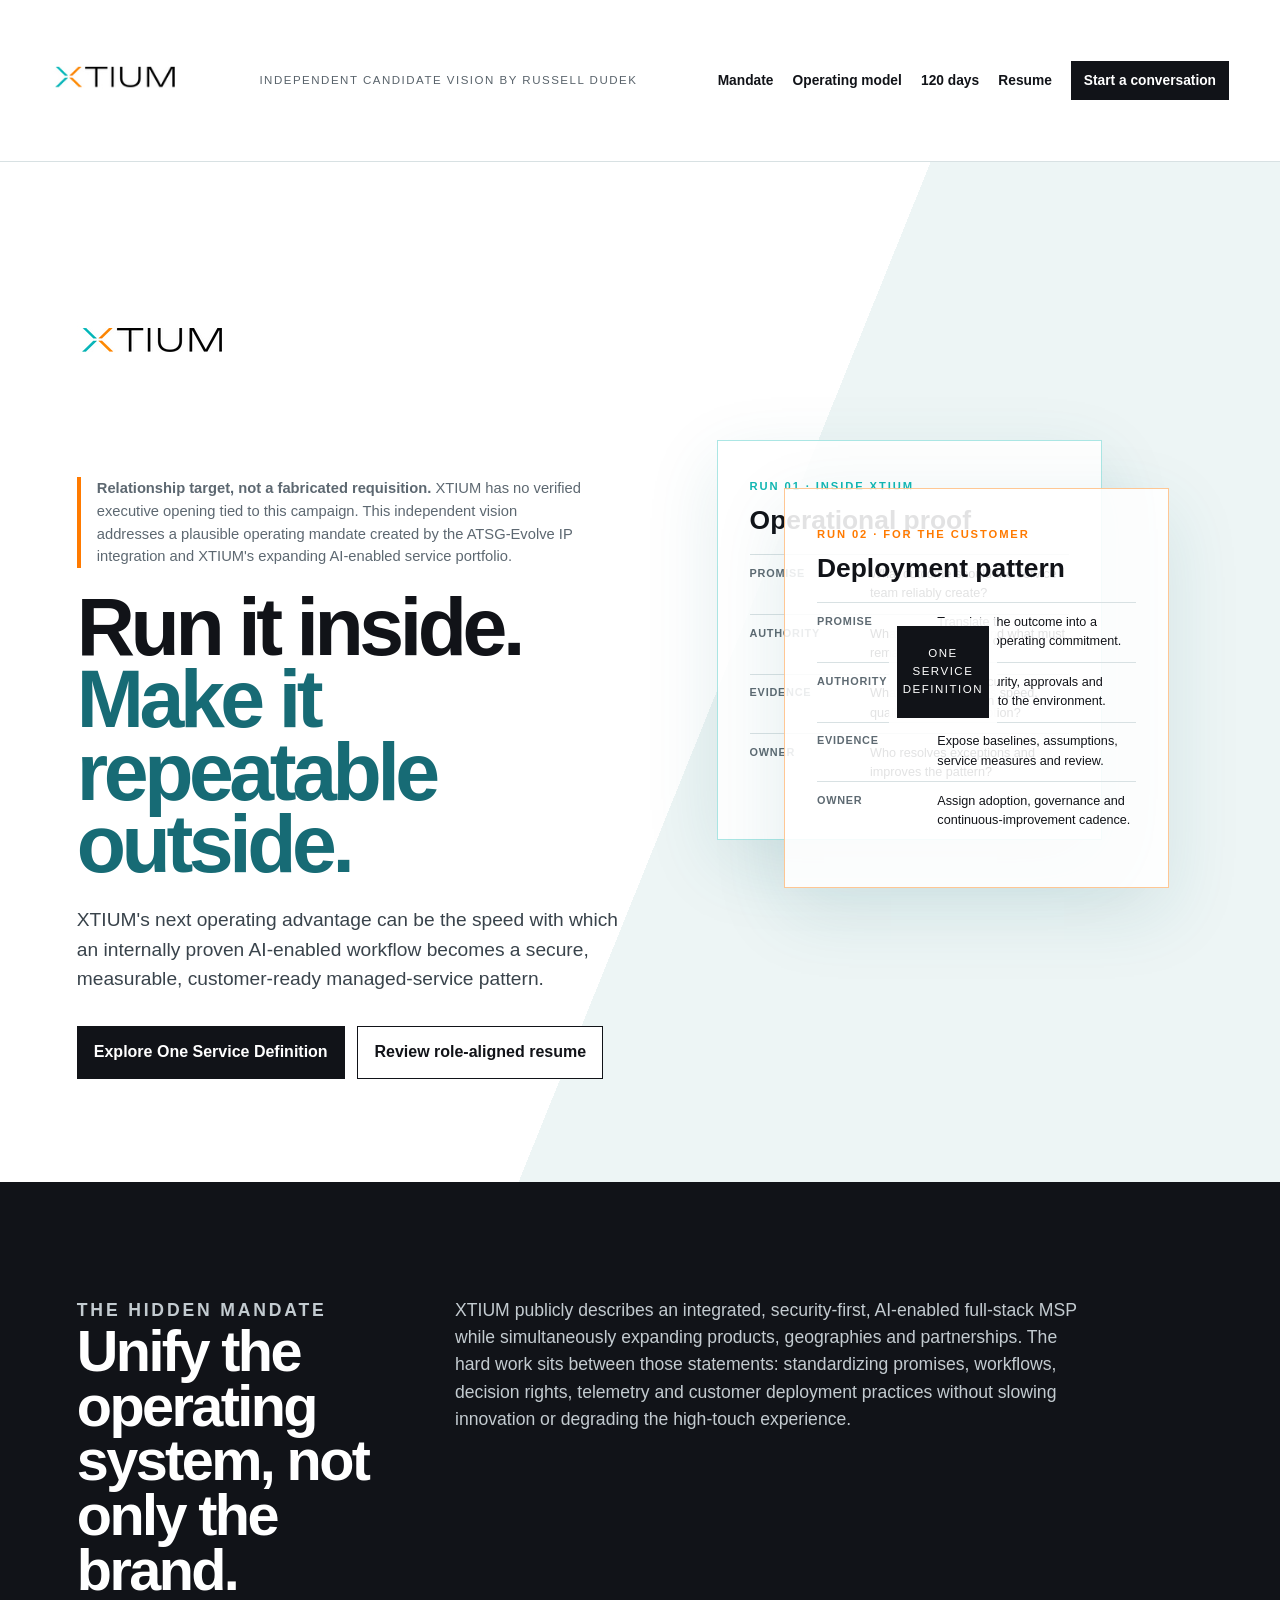
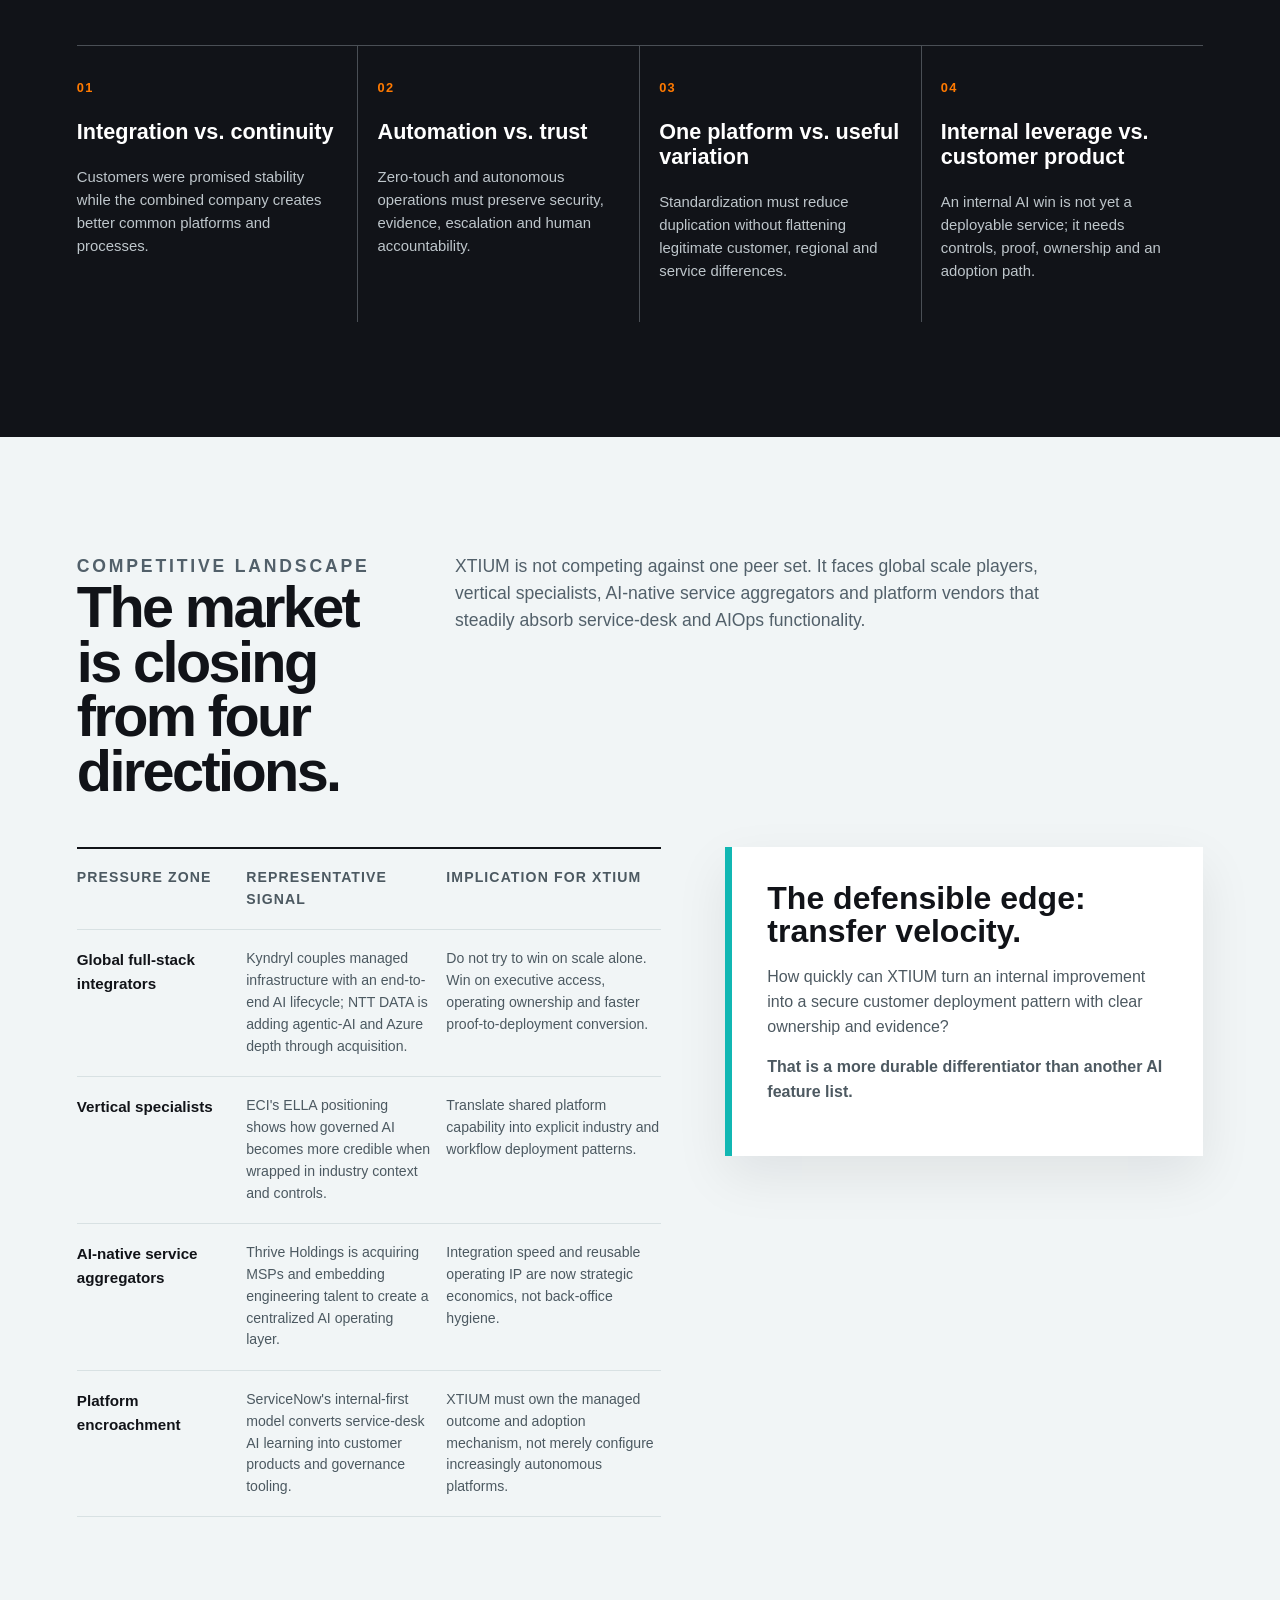
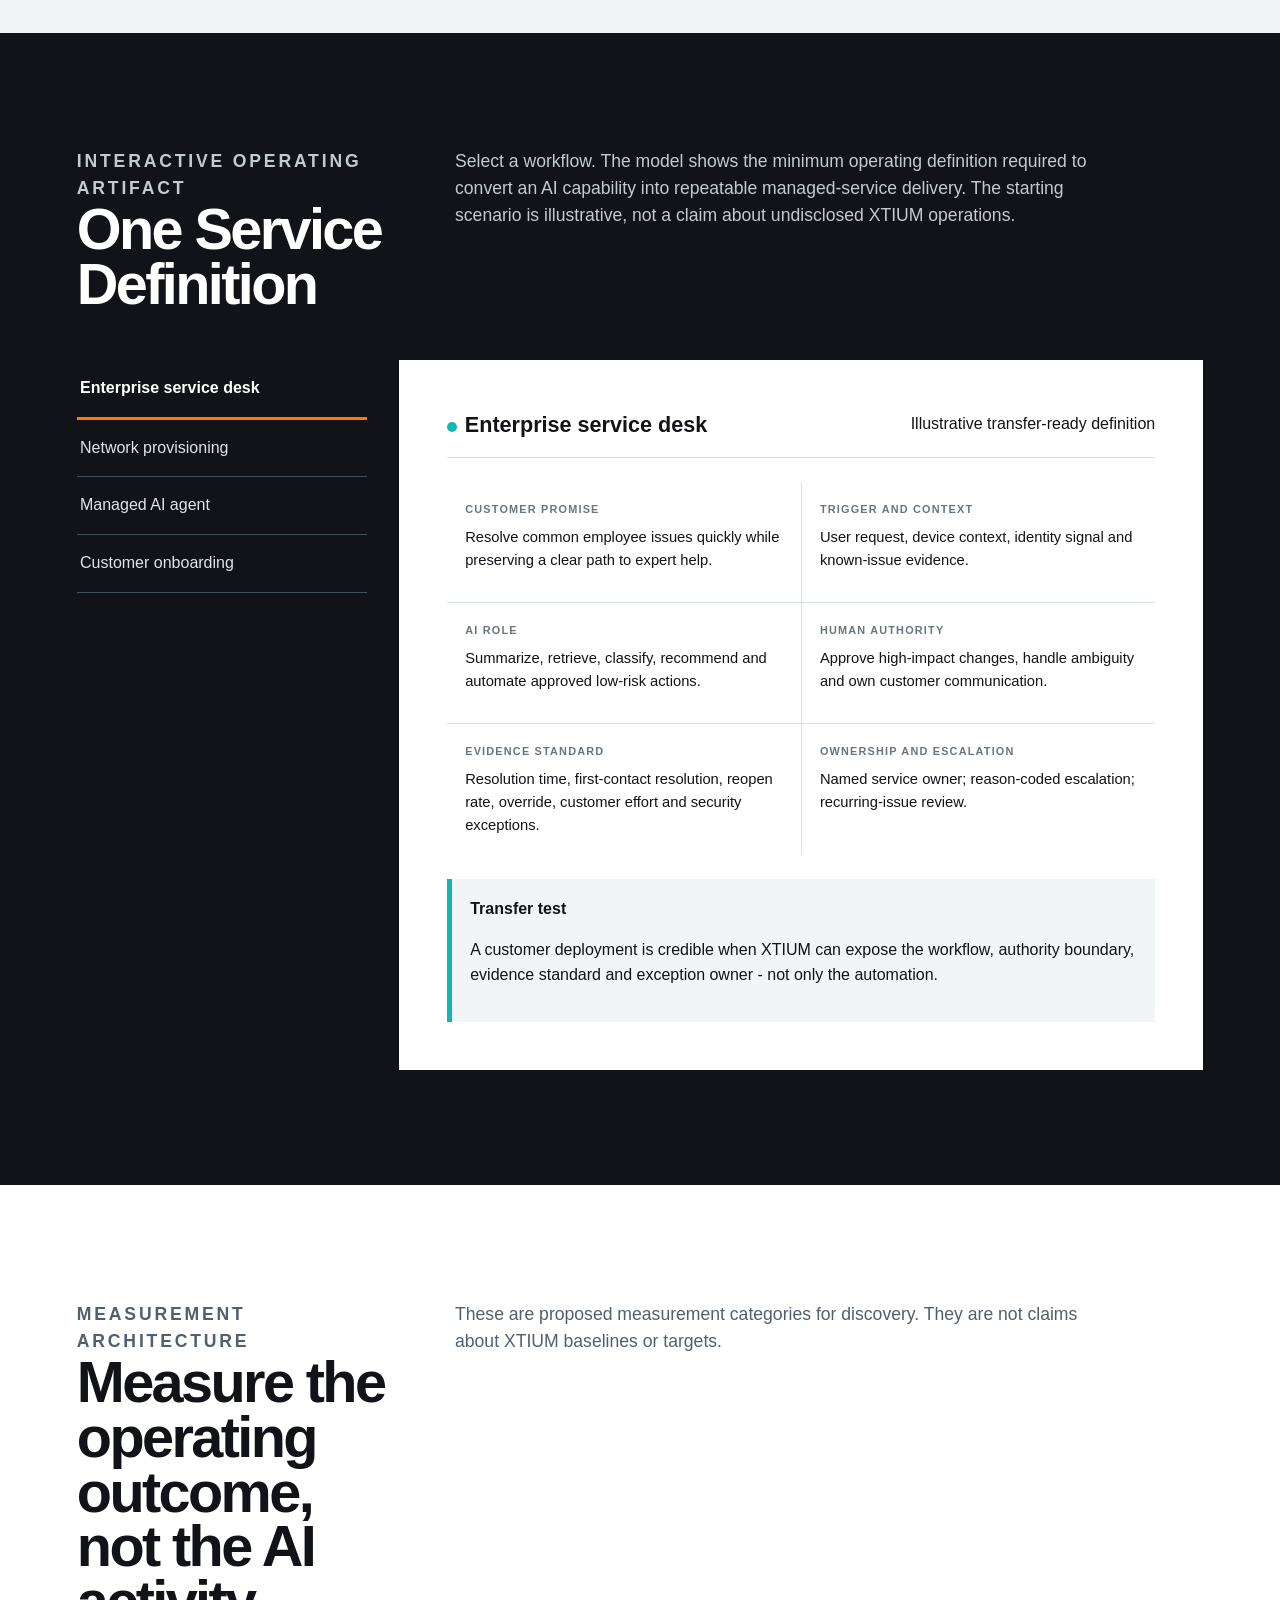
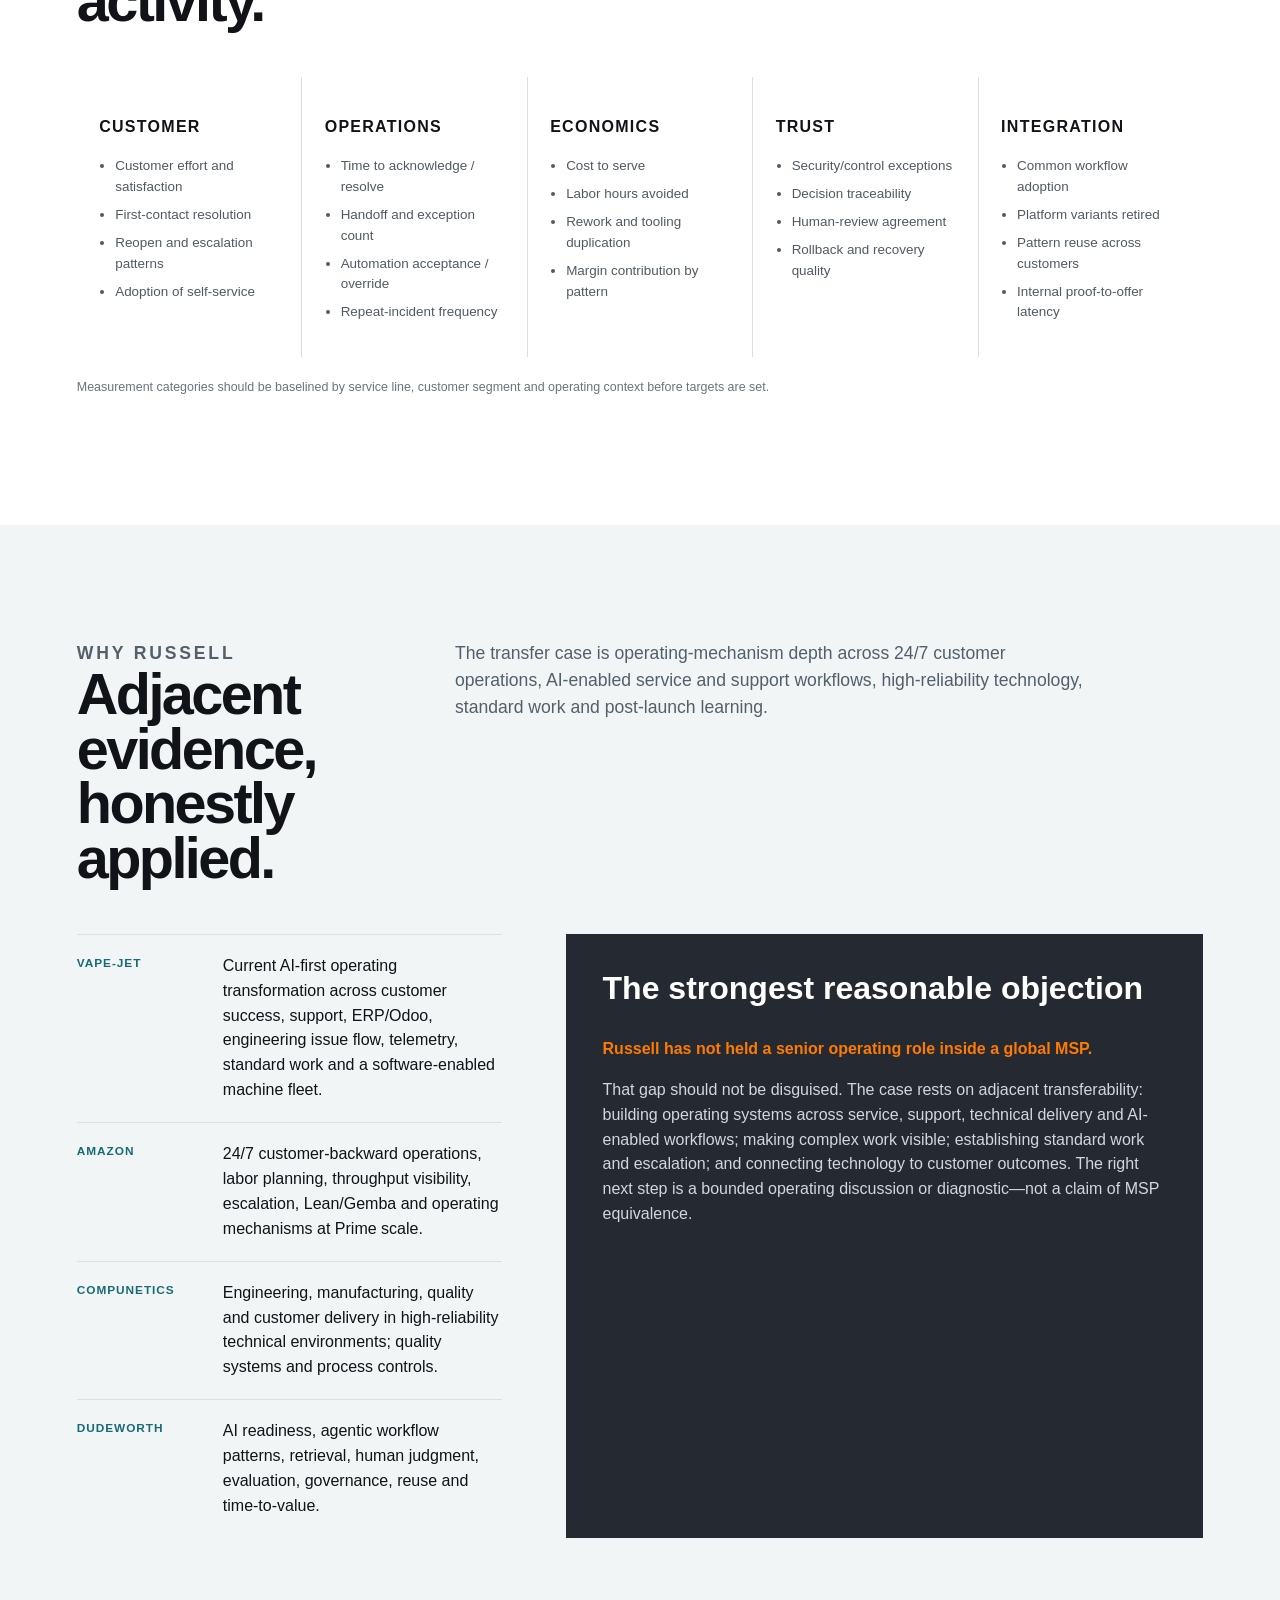
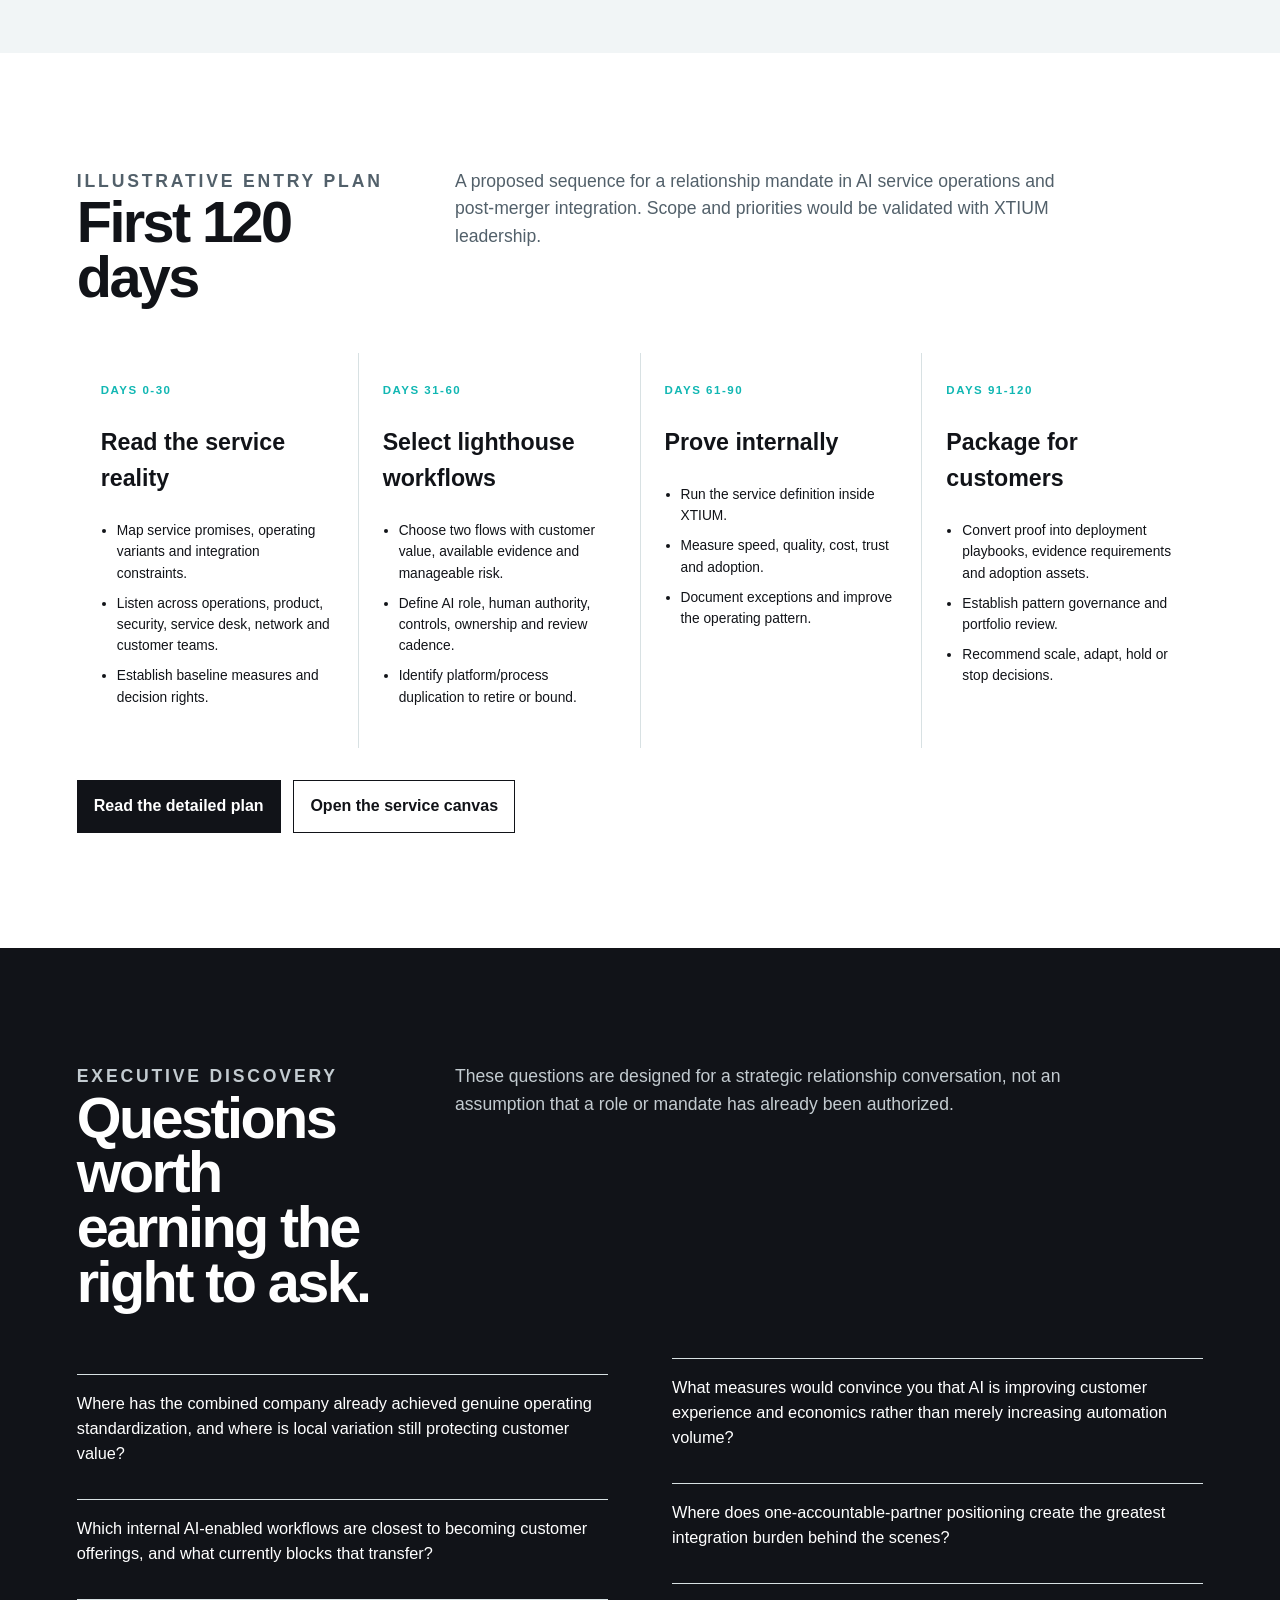
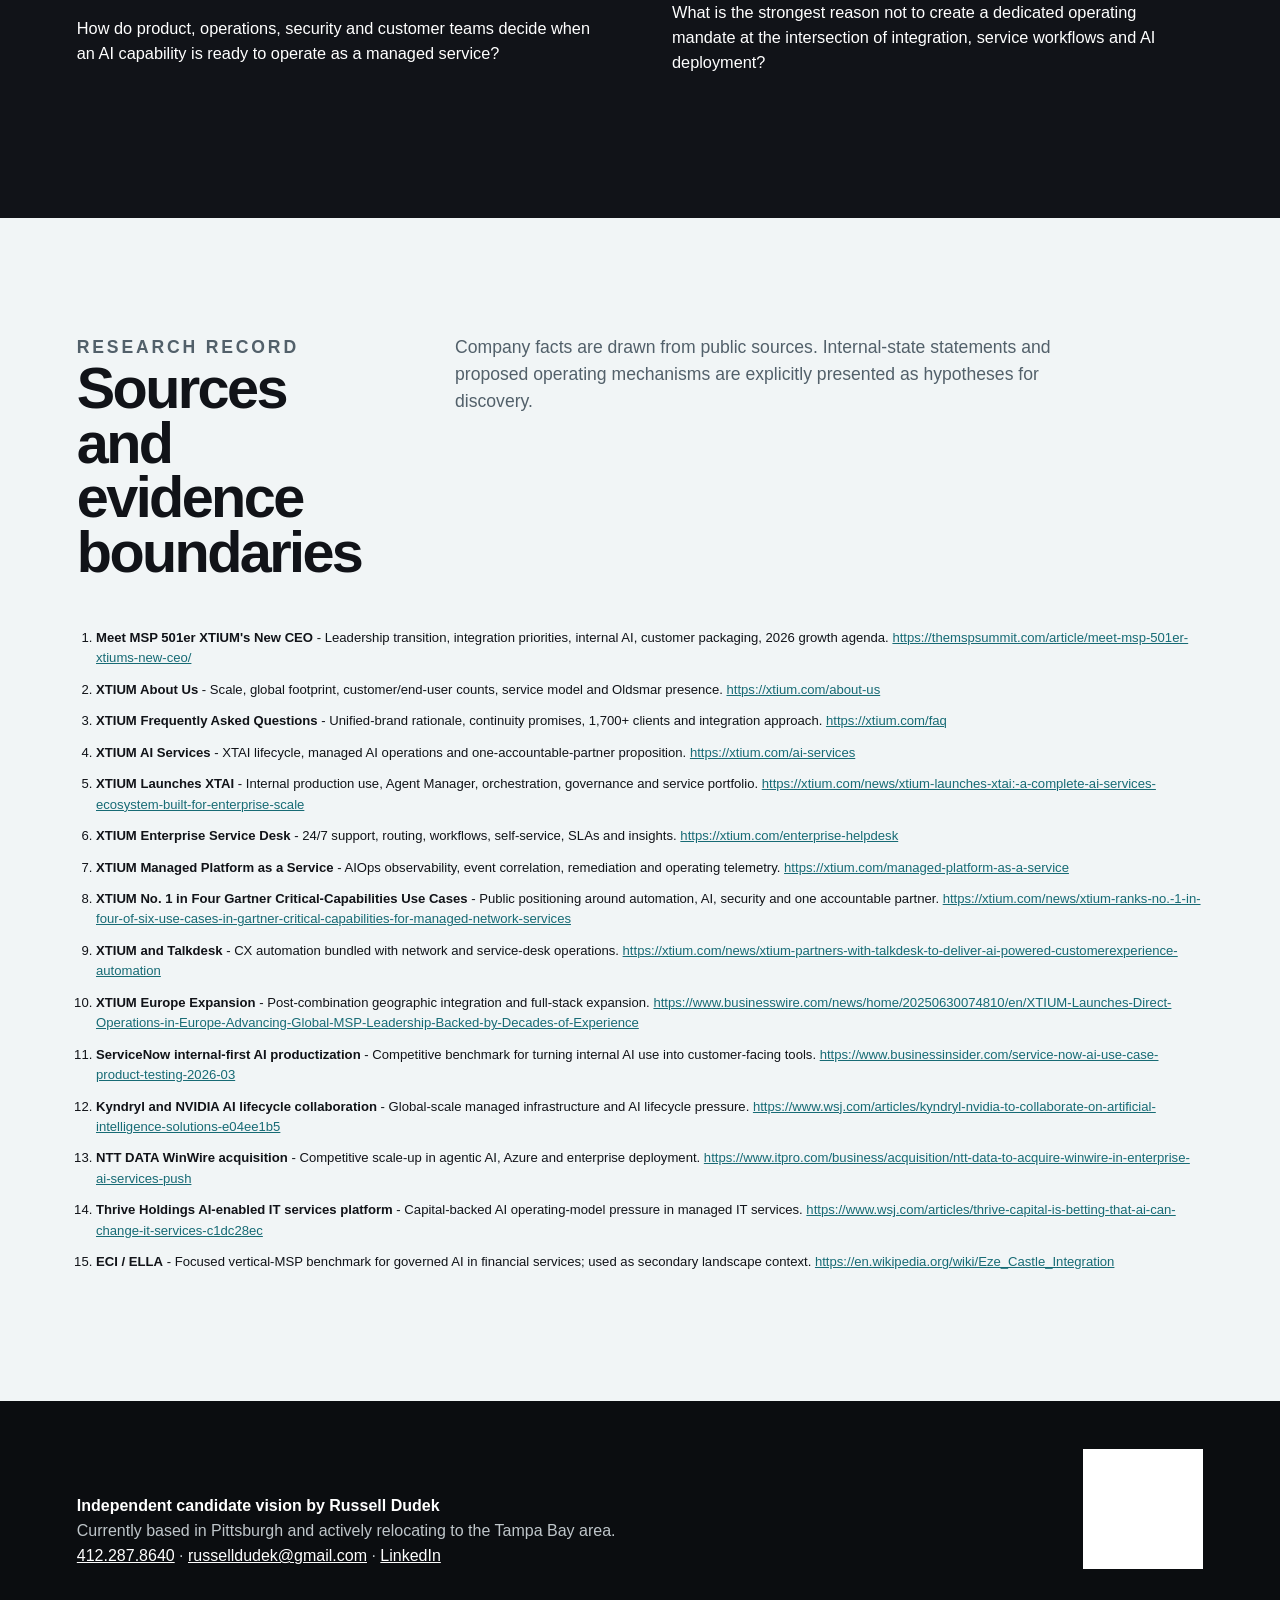
==== index.html @ 4c73a02e "Publish complete XTIUM candidate vision [skip ci]" ====
<!doctype html><html lang="en"><head><meta charset="utf-8"><meta name="viewport" content="width=device-width,initial-scale=1"><title>XTIUM - AI Service Operations Candidate Vision</title><meta name="description" content="Independent candidate vision for AI-enabled managed-service integration and repeatable customer deployment at XTIUM."><link rel="stylesheet" href="styles.css"></head><body><a class="skip" href="#main">Skip to content</a><nav class="site-nav" aria-label="Primary"><a href="index.html"><img src="assets/brand/xtium-logo.svg" alt="XTIUM"></a><span class="independent">Independent candidate vision by Russell Dudek</span><button class="menu" aria-expanded="false" aria-controls="navlinks">Menu</button><div class="nav-links" id="navlinks"><a href="index.html#mandate">Mandate</a><a href="index.html#model">Operating model</a><a href="120-day-plan.html">120 days</a><a href="resume.html">Resume</a><a class="cta" href="mailto:russelldudek@gmail.com">Start a conversation</a></div></nav><main id="main">
<section class="hero" aria-labelledby="hero-title"><div><img src="assets/brand/xtium-logo.svg" alt="XTIUM" style="width:150px;margin-bottom:2rem"><p class="context"><strong>Relationship target, not a fabricated requisition.</strong> XTIUM has no verified executive opening tied to this campaign. This independent vision addresses a plausible operating mandate created by the ATSG-Evolve IP integration and XTIUM's expanding AI-enabled service portfolio.</p><h1 id="hero-title">Run it inside.<span>Make it repeatable outside.</span></h1><p class="lead">XTIUM's next operating advantage can be the speed with which an internally proven AI-enabled workflow becomes a secure, measurable, customer-ready managed-service pattern.</p><div class="hero-actions"><a class="button primary" href="#model">Explore One Service Definition</a><a class="button secondary" href="resume.html">Review role-aligned resume</a></div></div>
<div class="register ready" id="registration" aria-label="Two aligned operating plates: internal XTIUM run and customer deployment run"><article class="plate left"><span class="plate-label">Run 01 · Inside XTIUM</span><h2>Operational proof</h2><div class="spec-list"><div class="spec-row"><b>Promise</b><span>What outcome should the service team reliably create?</span></div><div class="spec-row"><b>Authority</b><span>What can AI act on, and what must remain human?</span></div><div class="spec-row"><b>Evidence</b><span>What telemetry proves speed, quality, trust and adoption?</span></div><div class="spec-row"><b>Owner</b><span>Who resolves exceptions and improves the pattern?</span></div></div></article><article class="plate right"><span class="plate-label">Run 02 · For the customer</span><h2>Deployment pattern</h2><div class="spec-list"><div class="spec-row"><b>Promise</b><span>Translate the outcome into a customer operating commitment.</span></div><div class="spec-row"><b>Authority</b><span>Adapt security, approvals and escalation to the environment.</span></div><div class="spec-row"><b>Evidence</b><span>Expose baselines, assumptions, service measures and review.</span></div><div class="spec-row"><b>Owner</b><span>Assign adoption, governance and continuous-improvement cadence.</span></div></div></article><div class="registration-mark"><span>One service definition</span></div></div></section>
<section class="band dark" id="mandate"><div class="section-head"><div><p class="kicker orange">The hidden mandate</p><h2>Unify the operating system, not only the brand.</h2></div><p>XTIUM publicly describes an integrated, security-first, AI-enabled full-stack MSP while simultaneously expanding products, geographies and partnerships. The hard work sits between those statements: standardizing promises, workflows, decision rights, telemetry and customer deployment practices without slowing innovation or degrading the high-touch experience.</p></div><div class="tensions"><article class="tension"><strong>01</strong><h3>Integration vs. continuity</h3><p>Customers were promised stability while the combined company creates better common platforms and processes.</p></article><article class="tension"><strong>02</strong><h3>Automation vs. trust</h3><p>Zero-touch and autonomous operations must preserve security, evidence, escalation and human accountability.</p></article><article class="tension"><strong>03</strong><h3>One platform vs. useful variation</h3><p>Standardization must reduce duplication without flattening legitimate customer, regional and service differences.</p></article><article class="tension"><strong>04</strong><h3>Internal leverage vs. customer product</h3><p>An internal AI win is not yet a deployable service; it needs controls, proof, ownership and an adoption path.</p></article></div></section>
<section class="band mist" id="landscape"><div class="section-head"><div><p class="kicker">Competitive landscape</p><h2>The market is closing from four directions.</h2></div><p>XTIUM is not competing against one peer set. It faces global scale players, vertical specialists, AI-native service aggregators and platform vendors that steadily absorb service-desk and AIOps functionality.</p></div><div class="landscape"><div class="landscape-table"><div class="landscape-row head"><span>Pressure zone</span><span>Representative signal</span><span>Implication for XTIUM</span></div><div class="landscape-row"><b>Global full-stack integrators</b><span>Kyndryl couples managed infrastructure with an end-to-end AI lifecycle; NTT DATA is adding agentic-AI and Azure depth through acquisition.</span><span>Do not try to win on scale alone. Win on executive access, operating ownership and faster proof-to-deployment conversion.</span></div><div class="landscape-row"><b>Vertical specialists</b><span>ECI's ELLA positioning shows how governed AI becomes more credible when wrapped in industry context and controls.</span><span>Translate shared platform capability into explicit industry and workflow deployment patterns.</span></div><div class="landscape-row"><b>AI-native service aggregators</b><span>Thrive Holdings is acquiring MSPs and embedding engineering talent to create a centralized AI operating layer.</span><span>Integration speed and reusable operating IP are now strategic economics, not back-office hygiene.</span></div><div class="landscape-row"><b>Platform encroachment</b><span>ServiceNow's internal-first model converts service-desk AI learning into customer products and governance tooling.</span><span>XTIUM must own the managed outcome and adoption mechanism, not merely configure increasingly autonomous platforms.</span></div></div><aside class="edge-callout"><h3>The defensible edge: transfer velocity.</h3><p>How quickly can XTIUM turn an internal improvement into a secure customer deployment pattern with clear ownership and evidence?</p><p><strong>That is a more durable differentiator than another AI feature list.</strong></p></aside></div></section>
<section class="band dark" id="model"><div class="section-head"><div><p class="kicker orange">Interactive operating artifact</p><h2>One Service Definition</h2></div><p>Select a workflow. The model shows the minimum operating definition required to convert an AI capability into repeatable managed-service delivery. The starting scenario is illustrative, not a claim about undisclosed XTIUM operations.</p></div><div class="model-shell"><div class="scenario-rail" role="tablist" aria-label="Illustrative service scenarios"><button class="scenario" role="tab" aria-selected="true" data-scenario="desk">Enterprise service desk</button><button class="scenario" role="tab" aria-selected="false" data-scenario="network">Network provisioning</button><button class="scenario" role="tab" aria-selected="false" data-scenario="agent">Managed AI agent</button><button class="scenario" role="tab" aria-selected="false" data-scenario="onboarding">Customer onboarding</button></div><div class="model-output ready" id="model-output" aria-live="polite"><div class="model-status"><div><span class="status-dot"></span><strong id="scenario-title">Enterprise service desk</strong></div><span id="scenario-state">Illustrative transfer-ready definition</span></div><div class="definition-grid" id="definition-grid"></div><div class="transfer-readout"><strong>Transfer test</strong><p id="transfer-test"></p></div></div></div></section>
<section class="band" id="scorecard"><div class="section-head"><div><p class="kicker">Measurement architecture</p><h2>Measure the operating outcome, not the AI activity.</h2></div><p>These are proposed measurement categories for discovery. They are not claims about XTIUM baselines or targets.</p></div><div class="scorecard"><article class="score"><h3>Customer</h3><ul><li>Customer effort and satisfaction</li><li>First-contact resolution</li><li>Reopen and escalation patterns</li><li>Adoption of self-service</li></ul></article><article class="score"><h3>Operations</h3><ul><li>Time to acknowledge / resolve</li><li>Handoff and exception count</li><li>Automation acceptance / override</li><li>Repeat-incident frequency</li></ul></article><article class="score"><h3>Economics</h3><ul><li>Cost to serve</li><li>Labor hours avoided</li><li>Rework and tooling duplication</li><li>Margin contribution by pattern</li></ul></article><article class="score"><h3>Trust</h3><ul><li>Security/control exceptions</li><li>Decision traceability</li><li>Human-review agreement</li><li>Rollback and recovery quality</li></ul></article><article class="score"><h3>Integration</h3><ul><li>Common workflow adoption</li><li>Platform variants retired</li><li>Pattern reuse across customers</li><li>Internal proof-to-offer latency</li></ul></article></div><p class="note">Measurement categories should be baselined by service line, customer segment and operating context before targets are set.</p></section>
<section class="band mist" id="evidence"><div class="section-head"><div><p class="kicker">Why Russell</p><h2>Adjacent evidence, honestly applied.</h2></div><p>The transfer case is operating-mechanism depth across 24/7 customer operations, AI-enabled service and support workflows, high-reliability technology, standard work and post-launch learning.</p></div><div class="evidence"><div class="evidence-map"><div class="evidence-row"><b>Vape-Jet</b><p>Current AI-first operating transformation across customer success, support, ERP/Odoo, engineering issue flow, telemetry, standard work and a software-enabled machine fleet.</p></div><div class="evidence-row"><b>Amazon</b><p>24/7 customer-backward operations, labor planning, throughput visibility, escalation, Lean/Gemba and operating mechanisms at Prime scale.</p></div><div class="evidence-row"><b>Compunetics</b><p>Engineering, manufacturing, quality and customer delivery in high-reliability technical environments; quality systems and process controls.</p></div><div class="evidence-row"><b>DudeWorth</b><p>AI readiness, agentic workflow patterns, retrieval, human judgment, evaluation, governance, reuse and time-to-value.</p></div></div><aside class="objection"><h3>The strongest reasonable objection</h3><p><strong>Russell has not held a senior operating role inside a global MSP.</strong></p><p>That gap should not be disguised. The case rests on adjacent transferability: building operating systems across service, support, technical delivery and AI-enabled workflows; making complex work visible; establishing standard work and escalation; and connecting technology to customer outcomes. The right next step is a bounded operating discussion or diagnostic—not a claim of MSP equivalence.</p></aside></div></section>
<section class="band" id="plan"><div class="section-head"><div><p class="kicker">Illustrative entry plan</p><h2>First 120 days</h2></div><p>A proposed sequence for a relationship mandate in AI service operations and post-merger integration. Scope and priorities would be validated with XTIUM leadership.</p></div><div class="timeline"><article class="phase"><span class="days">Days 0-30</span><h3>Read the service reality</h3><ul><li>Map service promises, operating variants and integration constraints.</li><li>Listen across operations, product, security, service desk, network and customer teams.</li><li>Establish baseline measures and decision rights.</li></ul></article><article class="phase"><span class="days">Days 31-60</span><h3>Select lighthouse workflows</h3><ul><li>Choose two flows with customer value, available evidence and manageable risk.</li><li>Define AI role, human authority, controls, ownership and review cadence.</li><li>Identify platform/process duplication to retire or bound.</li></ul></article><article class="phase"><span class="days">Days 61-90</span><h3>Prove internally</h3><ul><li>Run the service definition inside XTIUM.</li><li>Measure speed, quality, cost, trust and adoption.</li><li>Document exceptions and improve the operating pattern.</li></ul></article><article class="phase"><span class="days">Days 91-120</span><h3>Package for customers</h3><ul><li>Convert proof into deployment playbooks, evidence requirements and adoption assets.</li><li>Establish pattern governance and portfolio review.</li><li>Recommend scale, adapt, hold or stop decisions.</li></ul></article></div><div class="hero-actions"><a class="button primary" href="120-day-plan.html">Read the detailed plan</a><a class="button secondary" href="service-definition-canvas.html">Open the service canvas</a></div></section>
<section class="band dark" id="questions"><div class="section-head"><div><p class="kicker orange">Executive discovery</p><h2>Questions worth earning the right to ask.</h2></div><p>These questions are designed for a strategic relationship conversation, not an assumption that a role or mandate has already been authorized.</p></div><div class="questions"><p class="question">Where has the combined company already achieved genuine operating standardization, and where is local variation still protecting customer value?</p><p class="question">Which internal AI-enabled workflows are closest to becoming customer offerings, and what currently blocks that transfer?</p><p class="question">How do product, operations, security and customer teams decide when an AI capability is ready to operate as a managed service?</p><p class="question">What measures would convince you that AI is improving customer experience and economics rather than merely increasing automation volume?</p><p class="question">Where does one-accountable-partner positioning create the greatest integration burden behind the scenes?</p><p class="question">What is the strongest reason not to create a dedicated operating mandate at the intersection of integration, service workflows and AI deployment?</p></div></section>
<section class="band mist sources" id="sources"><div class="section-head"><div><p class="kicker">Research record</p><h2>Sources and evidence boundaries</h2></div><p>Company facts are drawn from public sources. Internal-state statements and proposed operating mechanisms are explicitly presented as hypotheses for discovery.</p></div><ol><li><strong>Meet MSP 501er XTIUM&#x27;s New CEO</strong> - Leadership transition, integration priorities, internal AI, customer packaging, 2026 growth agenda. <a href="https://themspsummit.com/article/meet-msp-501er-xtiums-new-ceo/">https://themspsummit.com/article/meet-msp-501er-xtiums-new-ceo/</a></li><li><strong>XTIUM About Us</strong> - Scale, global footprint, customer/end-user counts, service model and Oldsmar presence. <a href="https://xtium.com/about-us">https://xtium.com/about-us</a></li><li><strong>XTIUM Frequently Asked Questions</strong> - Unified-brand rationale, continuity promises, 1,700+ clients and integration approach. <a href="https://xtium.com/faq">https://xtium.com/faq</a></li><li><strong>XTIUM AI Services</strong> - XTAI lifecycle, managed AI operations and one-accountable-partner proposition. <a href="https://xtium.com/ai-services">https://xtium.com/ai-services</a></li><li><strong>XTIUM Launches XTAI</strong> - Internal production use, Agent Manager, orchestration, governance and service portfolio. <a href="https://xtium.com/news/xtium-launches-xtai:-a-complete-ai-services-ecosystem-built-for-enterprise-scale">https://xtium.com/news/xtium-launches-xtai:-a-complete-ai-services-ecosystem-built-for-enterprise-scale</a></li><li><strong>XTIUM Enterprise Service Desk</strong> - 24/7 support, routing, workflows, self-service, SLAs and insights. <a href="https://xtium.com/enterprise-helpdesk">https://xtium.com/enterprise-helpdesk</a></li><li><strong>XTIUM Managed Platform as a Service</strong> - AIOps observability, event correlation, remediation and operating telemetry. <a href="https://xtium.com/managed-platform-as-a-service">https://xtium.com/managed-platform-as-a-service</a></li><li><strong>XTIUM No. 1 in Four Gartner Critical-Capabilities Use Cases</strong> - Public positioning around automation, AI, security and one accountable partner. <a href="https://xtium.com/news/xtium-ranks-no.-1-in-four-of-six-use-cases-in-gartner-critical-capabilities-for-managed-network-services">https://xtium.com/news/xtium-ranks-no.-1-in-four-of-six-use-cases-in-gartner-critical-capabilities-for-managed-network-services</a></li><li><strong>XTIUM and Talkdesk</strong> - CX automation bundled with network and service-desk operations. <a href="https://xtium.com/news/xtium-partners-with-talkdesk-to-deliver-ai-powered-customerexperience-automation">https://xtium.com/news/xtium-partners-with-talkdesk-to-deliver-ai-powered-customerexperience-automation</a></li><li><strong>XTIUM Europe Expansion</strong> - Post-combination geographic integration and full-stack expansion. <a href="https://www.businesswire.com/news/home/20250630074810/en/XTIUM-Launches-Direct-Operations-in-Europe-Advancing-Global-MSP-Leadership-Backed-by-Decades-of-Experience">https://www.businesswire.com/news/home/20250630074810/en/XTIUM-Launches-Direct-Operations-in-Europe-Advancing-Global-MSP-Leadership-Backed-by-Decades-of-Experience</a></li><li><strong>ServiceNow internal-first AI productization</strong> - Competitive benchmark for turning internal AI use into customer-facing tools. <a href="https://www.businessinsider.com/service-now-ai-use-case-product-testing-2026-03">https://www.businessinsider.com/service-now-ai-use-case-product-testing-2026-03</a></li><li><strong>Kyndryl and NVIDIA AI lifecycle collaboration</strong> - Global-scale managed infrastructure and AI lifecycle pressure. <a href="https://www.wsj.com/articles/kyndryl-nvidia-to-collaborate-on-artificial-intelligence-solutions-e04ee1b5">https://www.wsj.com/articles/kyndryl-nvidia-to-collaborate-on-artificial-intelligence-solutions-e04ee1b5</a></li><li><strong>NTT DATA WinWire acquisition</strong> - Competitive scale-up in agentic AI, Azure and enterprise deployment. <a href="https://www.itpro.com/business/acquisition/ntt-data-to-acquire-winwire-in-enterprise-ai-services-push">https://www.itpro.com/business/acquisition/ntt-data-to-acquire-winwire-in-enterprise-ai-services-push</a></li><li><strong>Thrive Holdings AI-enabled IT services platform</strong> - Capital-backed AI operating-model pressure in managed IT services. <a href="https://www.wsj.com/articles/thrive-capital-is-betting-that-ai-can-change-it-services-c1dc28ec">https://www.wsj.com/articles/thrive-capital-is-betting-that-ai-can-change-it-services-c1dc28ec</a></li><li><strong>ECI / ELLA</strong> - Focused vertical-MSP benchmark for governed AI in financial services; used as secondary landscape context. <a href="https://en.wikipedia.org/wiki/Eze_Castle_Integration">https://en.wikipedia.org/wiki/Eze_Castle_Integration</a></li></ol></section>
</main><footer class="footer"><div><strong>Independent candidate vision by Russell Dudek</strong><br>Currently based in Pittsburgh and actively relocating to the Tampa Bay area.<br><a href="tel:+14122878640">412.287.8640</a> · <a href="mailto:russelldudek@gmail.com">russelldudek@gmail.com</a> · <a href="https://www.linkedin.com/in/russelldudek">LinkedIn</a></div><img src="assets/brand/xtium-logo.svg" alt="XTIUM"></footer><script src="app.js"></script></body></html>
---- styles.css ----
@import url("brand-tokens.css");
*{box-sizing:border-box}html{scroll-behavior:smooth}body{margin:0;font-family:"Helvetica Neue",Aptos,Arial,sans-serif;color:var(--xtium-ink);background:var(--xtium-paper);line-height:1.55}a{color:inherit}.skip{position:absolute;left:-9999px}.skip:focus{left:1rem;top:1rem;z-index:99;background:#fff;padding:.7rem 1rem;border:2px solid var(--xtium-teal)}
.site-nav{position:sticky;top:0;z-index:30;display:flex;align-items:center;justify-content:space-between;padding:.8rem clamp(1rem,4vw,4rem);background:rgba(255,255,255,.94);backdrop-filter:blur(14px);border-bottom:1px solid var(--xtium-line)}.site-nav img{width:128px;height:auto}.site-nav .independent{font-size:.72rem;letter-spacing:.13em;text-transform:uppercase;color:#59636b}.nav-links{display:flex;gap:1.2rem;align-items:center}.nav-links a{text-decoration:none;font-size:.86rem;font-weight:650}.nav-links .cta{background:var(--xtium-ink);color:#fff;padding:.55rem .8rem}.menu{display:none;background:none;border:0;font-size:1.5rem}
main{overflow:hidden}.hero{min-height:88vh;display:grid;grid-template-columns:minmax(0,1.02fr) minmax(420px,.98fr);gap:4rem;align-items:center;padding:clamp(4rem,8vw,8rem) clamp(1.25rem,6vw,6.5rem);background:linear-gradient(112deg,#fff 0 55%,#edf5f5 55% 100%)}.hero h1{font-size:clamp(3.2rem,6.3vw,7.2rem);line-height:.9;letter-spacing:-.055em;margin:.2rem 0 1.5rem;max-width:11ch}.hero h1 span{display:block;color:var(--campaign-signal)}.hero .lead{font-size:clamp(1.05rem,1.5vw,1.28rem);max-width:57ch;color:#39434b}.hero .context{max-width:62ch;font-size:.92rem;color:#5d6871;border-left:4px solid var(--xtium-orange);padding-left:1rem;margin:1.4rem 0}.hero-actions{display:flex;gap:.8rem;flex-wrap:wrap;margin-top:2rem}.button{display:inline-flex;align-items:center;justify-content:center;text-decoration:none;font-weight:700;padding:.82rem 1rem;border:1px solid var(--xtium-ink)}.button.primary{background:var(--xtium-ink);color:#fff}.button.secondary{background:#fff}.button:focus-visible,.scenario:focus-visible{outline:3px solid var(--xtium-orange);outline-offset:3px}
.register{position:relative;min-height:520px}.plate{position:absolute;width:74%;min-height:400px;padding:2rem;border:1px solid rgba(17,183,179,.35);background:rgba(255,255,255,.88);box-shadow:0 24px 70px rgba(23,107,117,.12);transition:transform .65s cubic-bezier(.22,.75,.15,1),opacity .4s}.plate.left{left:0;top:28px;transform:translateX(-28px) rotate(-2deg)}.plate.right{right:0;top:76px;transform:translateX(28px) rotate(2deg);border-color:rgba(255,122,0,.42)}.register.ready .left{transform:translateX(34px) rotate(0)}.register.ready .right{transform:translateX(-34px) rotate(0)}.plate .plate-label{font-size:.7rem;letter-spacing:.17em;text-transform:uppercase;font-weight:800}.left .plate-label{color:var(--xtium-teal)}.right .plate-label{color:var(--xtium-orange)}.plate h2{font-size:1.65rem;line-height:1.05;margin:.6rem 0 1.2rem}.spec-list{display:grid;gap:.62rem}.spec-row{display:grid;grid-template-columns:110px 1fr;gap:.65rem;padding-top:.6rem;border-top:1px solid var(--xtium-line);font-size:.79rem}.spec-row b{font-size:.68rem;text-transform:uppercase;letter-spacing:.07em;color:#5e6a72}.registration-mark{position:absolute;inset:0;display:grid;place-items:center;pointer-events:none}.registration-mark span{display:grid;place-items:center;width:92px;height:92px;border:1px solid var(--xtium-ink);background:var(--xtium-ink);color:#fff;font-size:.72rem;text-align:center;text-transform:uppercase;letter-spacing:.13em;box-shadow:0 0 0 8px rgba(255,255,255,.92)}
.band{padding:clamp(4.5rem,9vw,8rem) clamp(1.25rem,6vw,6.5rem)}.band.dark{background:var(--xtium-ink);color:white}.band.mist{background:var(--xtium-mist)}.section-head{display:grid;grid-template-columns:minmax(220px,.42fr) minmax(0,1fr);gap:4rem;margin-bottom:3rem}.section-head h2{font-size:clamp(2.35rem,4.5vw,5rem);line-height:.95;letter-spacing:-.045em;margin:0}.section-head p{font-size:1.1rem;max-width:65ch;margin:0;color:#52606a}.dark .section-head p{color:#c3cbd0}.kicker{font-size:.74rem;letter-spacing:.16em;text-transform:uppercase;font-weight:800;color:var(--xtium-teal);margin-bottom:.8rem}.orange{color:var(--xtium-orange)}
.tensions{display:grid;grid-template-columns:repeat(4,1fr);border-top:1px solid #4a4f55}.tension{padding:2rem 1.2rem 1.5rem 0;border-right:1px solid #4a4f55}.tension:last-child{border-right:0;padding-left:1.2rem}.tension:not(:first-child){padding-left:1.2rem}.tension strong{display:block;color:var(--xtium-orange);font-size:.8rem;letter-spacing:.1em;text-transform:uppercase}.tension h3{font-size:1.35rem;line-height:1.15}.tension p{color:#bec6cb;font-size:.93rem}
.landscape{display:grid;grid-template-columns:1.1fr .9fr;gap:4rem}.landscape-table{border-top:2px solid var(--xtium-ink)}.landscape-row{display:grid;grid-template-columns:1fr 1.2fr 1.4fr;gap:1rem;padding:1.15rem 0;border-bottom:1px solid var(--xtium-line)}.landscape-row.head{font-size:.69rem;text-transform:uppercase;letter-spacing:.1em;font-weight:800}.landscape-row b{font-size:.95rem}.landscape-row span{font-size:.88rem;color:#4c5961}.edge-callout{align-self:start;position:sticky;top:110px;padding:2.2rem;border-left:7px solid var(--xtium-teal);background:#fff;box-shadow:0 20px 50px rgba(17,19,24,.08)}.edge-callout h3{font-size:2rem;line-height:1.05;margin:0 0 1rem}.edge-callout p{color:#4d5961}
.model-shell{display:grid;grid-template-columns:290px 1fr;gap:2rem}.scenario-rail{display:grid;align-content:start}.scenario{border:0;border-bottom:1px solid #445059;background:transparent;color:#dfe5e8;padding:1rem .2rem;text-align:left;font:inherit;cursor:pointer}.scenario[aria-selected="true"]{color:white;border-bottom:3px solid var(--xtium-orange);font-weight:800}.model-output{background:#fff;color:var(--xtium-ink);padding:clamp(1.5rem,4vw,3rem);min-height:450px}.model-status{display:flex;justify-content:space-between;align-items:center;padding-bottom:1rem;border-bottom:1px solid var(--xtium-line)}.model-status strong{font-size:1.35rem}.status-dot{display:inline-block;width:10px;height:10px;border-radius:50%;background:var(--xtium-orange);margin-right:.5rem}.ready .status-dot{background:var(--xtium-teal)}.definition-grid{display:grid;grid-template-columns:repeat(2,1fr);gap:1px;background:var(--xtium-line);margin-top:1.5rem}.definition-cell{background:#fff;padding:1.15rem;min-height:120px}.definition-cell small{display:block;font-size:.68rem;text-transform:uppercase;letter-spacing:.11em;color:#69757d;font-weight:800}.definition-cell p{margin:.55rem 0 0;font-size:.92rem}.transfer-readout{margin-top:1.5rem;padding:1.15rem;background:var(--xtium-mist);border-left:5px solid var(--xtium-teal)}
.scorecard{display:grid;grid-template-columns:repeat(5,1fr);gap:1px;background:var(--xtium-line)}.score{background:white;padding:1.4rem;min-height:210px}.score h3{font-size:1rem;text-transform:uppercase;letter-spacing:.08em}.score ul{padding-left:1rem;margin:.7rem 0}.score li{font-size:.84rem;margin:.45rem 0;color:#4f5a63}.note{font-size:.78rem;color:#69747c;margin-top:1.3rem}
.evidence{display:grid;grid-template-columns:.8fr 1.2fr;gap:4rem}.evidence-map{display:grid;gap:0}.evidence-row{display:grid;grid-template-columns:130px 1fr;gap:1rem;padding:1.2rem 0;border-top:1px solid var(--xtium-line)}.evidence-row b{font-size:.74rem;text-transform:uppercase;letter-spacing:.08em;color:var(--campaign-signal)}.evidence-row p{margin:0}.objection{background:var(--xtium-charcoal);color:#fff;padding:2.3rem}.objection h3{font-size:2rem;line-height:1.08;margin-top:0}.objection p{color:#d2d7da}.objection strong{color:var(--xtium-orange)}
.timeline{display:grid;grid-template-columns:repeat(4,1fr);gap:1px;background:var(--xtium-line)}.phase{background:#fff;padding:1.5rem;min-height:295px}.phase .days{font-size:.72rem;letter-spacing:.13em;text-transform:uppercase;color:var(--xtium-teal);font-weight:800}.phase h3{font-size:1.45rem}.phase li{font-size:.86rem;margin:.55rem 0}.phase ul{padding-left:1rem}
.questions{columns:2;column-gap:4rem}.question{break-inside:avoid;border-top:1px solid var(--xtium-line);padding:1rem 0;font-size:1.02rem}.sources{font-size:.82rem}.sources ol{padding-left:1.2rem}.sources li{margin:.7rem 0}.sources a{word-break:break-word;color:var(--campaign-signal)}.footer{display:grid;grid-template-columns:1fr auto;gap:2rem;align-items:end;padding:3rem clamp(1.25rem,6vw,6.5rem);background:#0b0d10;color:#bfc6ca}.footer strong{color:#fff}.footer a{color:#fff}.footer img{width:120px;filter:brightness(0) invert(1)}
.doc-actions{position:sticky;top:62px;z-index:20;display:flex;gap:.7rem;justify-content:center;padding:.7rem;background:rgba(241,245,246,.95);border-bottom:1px solid var(--xtium-line)}.document{max-width:900px;margin:2rem auto 4rem;background:white;box-shadow:0 20px 70px rgba(17,19,24,.12);padding:clamp(1.4rem,5vw,4.5rem)}.doc-header{display:grid;grid-template-columns:1fr auto;gap:2rem;border-bottom:4px solid var(--xtium-ink);padding-bottom:1rem;margin-bottom:2rem}.doc-header h1{font-size:2.5rem;line-height:.95;margin:0}.doc-header p{margin:.5rem 0 0;color:#4d5961}.doc-header img{width:130px}.contact-line{font-size:.78rem;line-height:1.7}.document h2{font-size:1.05rem;text-transform:uppercase;letter-spacing:.1em;margin-top:2rem;border-bottom:1px solid var(--xtium-line);padding-bottom:.35rem}.document h3{font-size:1.05rem;margin-bottom:.25rem}.document p,.document li{font-size:.9rem}.doc-grid{display:grid;grid-template-columns:1fr 1fr;gap:2rem}.callout{border-left:5px solid var(--xtium-orange);padding:1rem 1.2rem;background:var(--xtium-mist)}.print-page-break{break-before:page}
@media(max-width:980px){.hero{grid-template-columns:1fr;min-height:auto}.register{min-height:500px}.section-head,.landscape,.evidence{grid-template-columns:1fr;gap:2rem}.tensions,.scorecard,.timeline{grid-template-columns:repeat(2,1fr)}.edge-callout{position:static}.model-shell{grid-template-columns:1fr}.scenario-rail{grid-template-columns:repeat(2,1fr)}.scenario{padding:1rem}.landscape-row{grid-template-columns:.8fr 1fr 1.1fr}}
@media(max-width:700px){.nav-links{display:none;position:absolute;left:0;right:0;top:62px;background:#fff;padding:1rem 1.3rem;border-bottom:1px solid var(--xtium-line);flex-direction:column;align-items:flex-start}.nav-links.open{display:flex}.menu{display:block}.site-nav .independent{display:none}.hero{padding-top:4rem;background:#fff}.hero h1{font-size:3.45rem}.register{min-height:610px}.plate{width:94%;min-height:390px}.plate.left{top:0}.plate.right{top:155px}.register.ready .left{transform:translateX(0)}.register.ready .right{transform:translateX(0)}.registration-mark{align-items:center}.tensions,.scorecard,.timeline,.definition-grid{grid-template-columns:1fr}.landscape-row{grid-template-columns:1fr}.landscape-row.head{display:none}.questions{columns:1}.doc-header{grid-template-columns:1fr}.doc-grid{grid-template-columns:1fr}.footer{grid-template-columns:1fr}.document{margin:0;padding:1.2rem;box-shadow:none}.doc-actions{top:60px;overflow:auto;justify-content:flex-start}}
@media(prefers-reduced-motion:reduce){html{scroll-behavior:auto}.plate{transition:none}.register .left,.register .right,.register.ready .left,.register.ready .right{transform:none}}
@media print{.site-nav,.doc-actions,.footer,.no-print{display:none!important}body{background:#fff}.document{max-width:none;margin:0;box-shadow:none;padding:.45in}.document a{text-decoration:none}.print-page-break{break-before:page}}
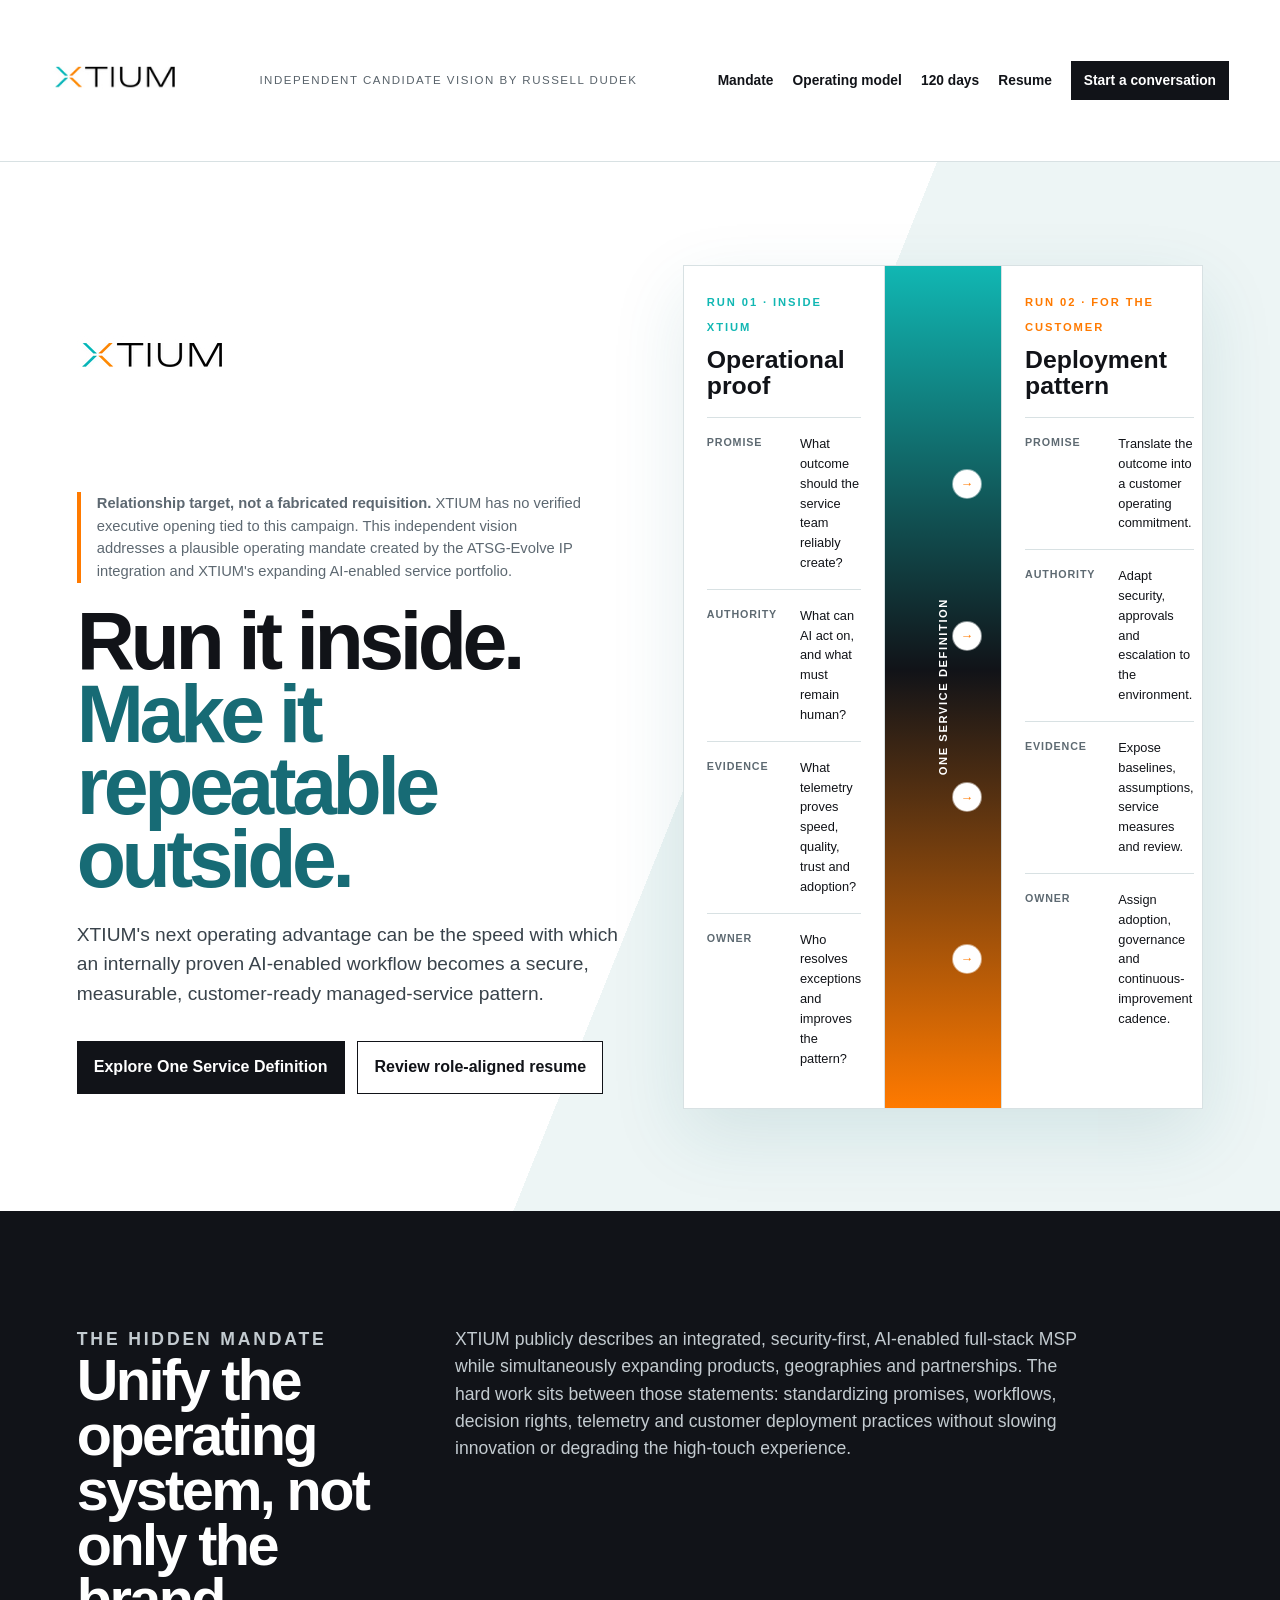
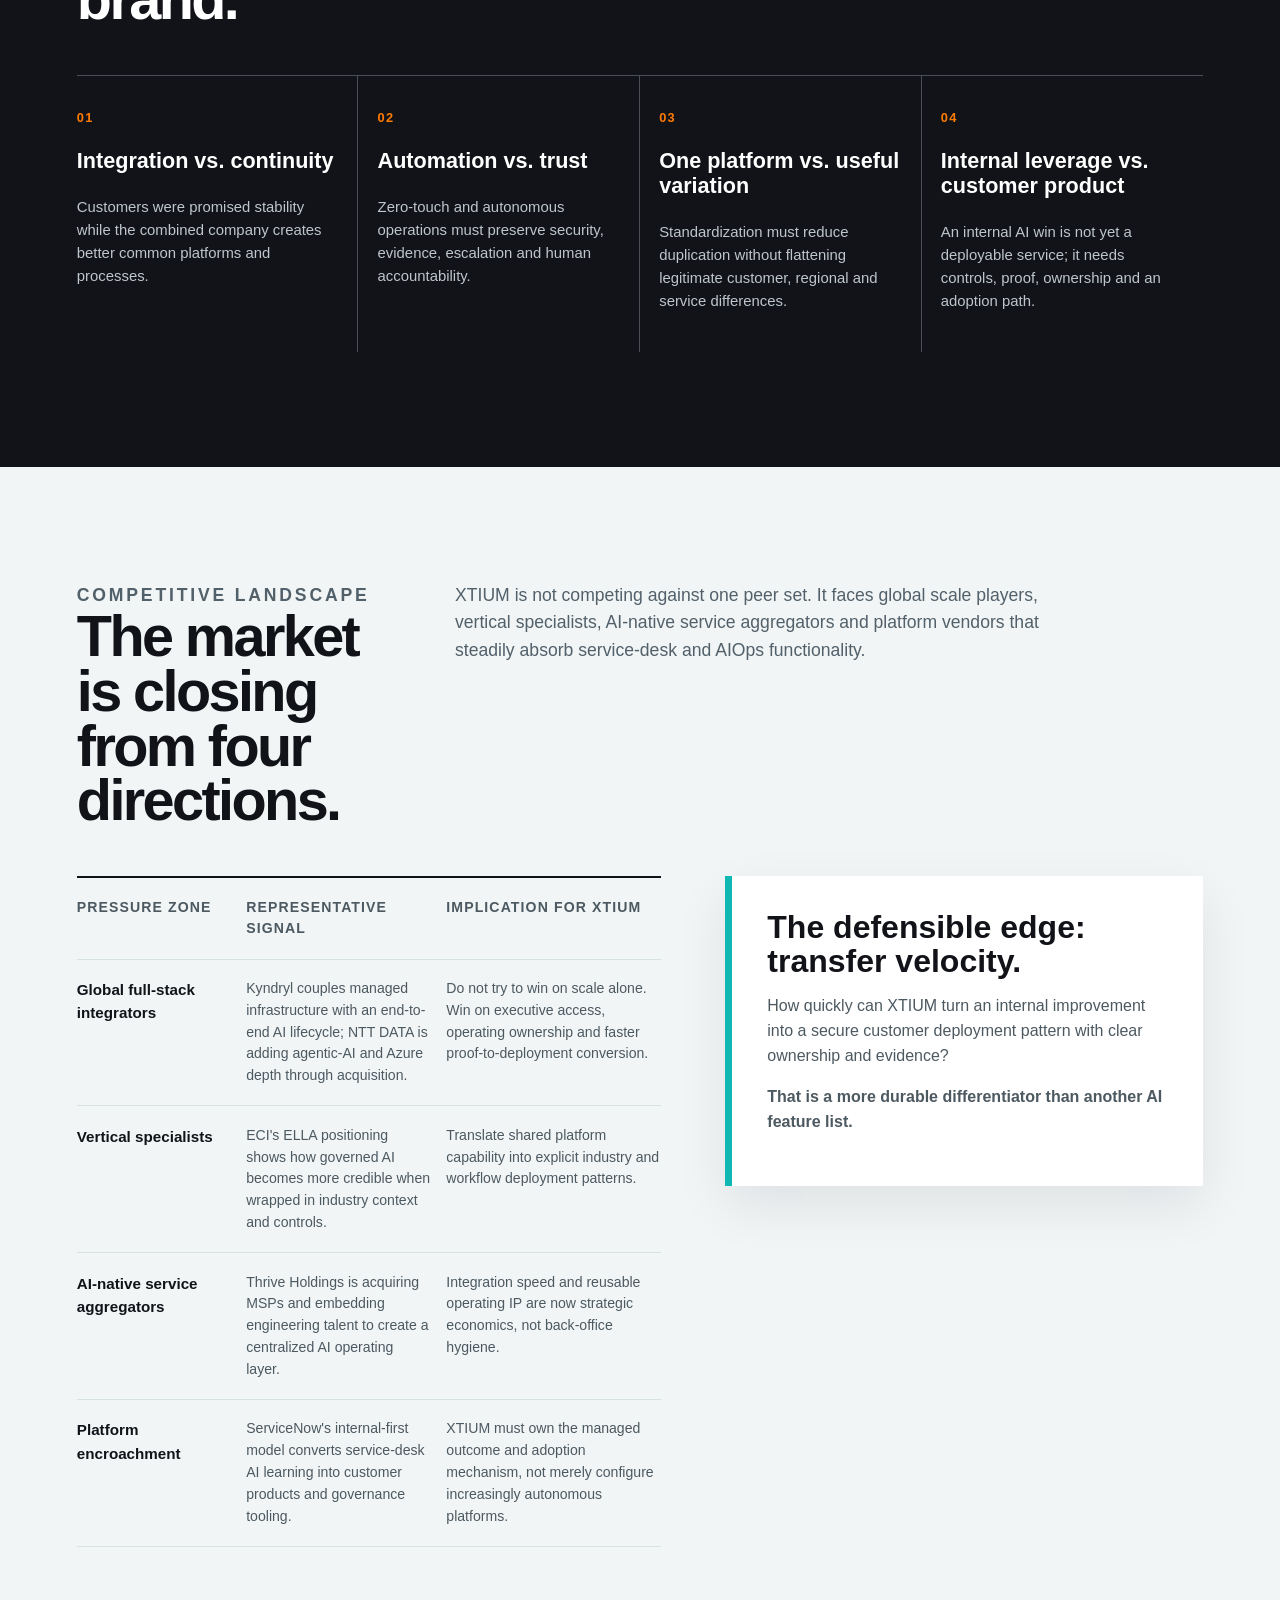
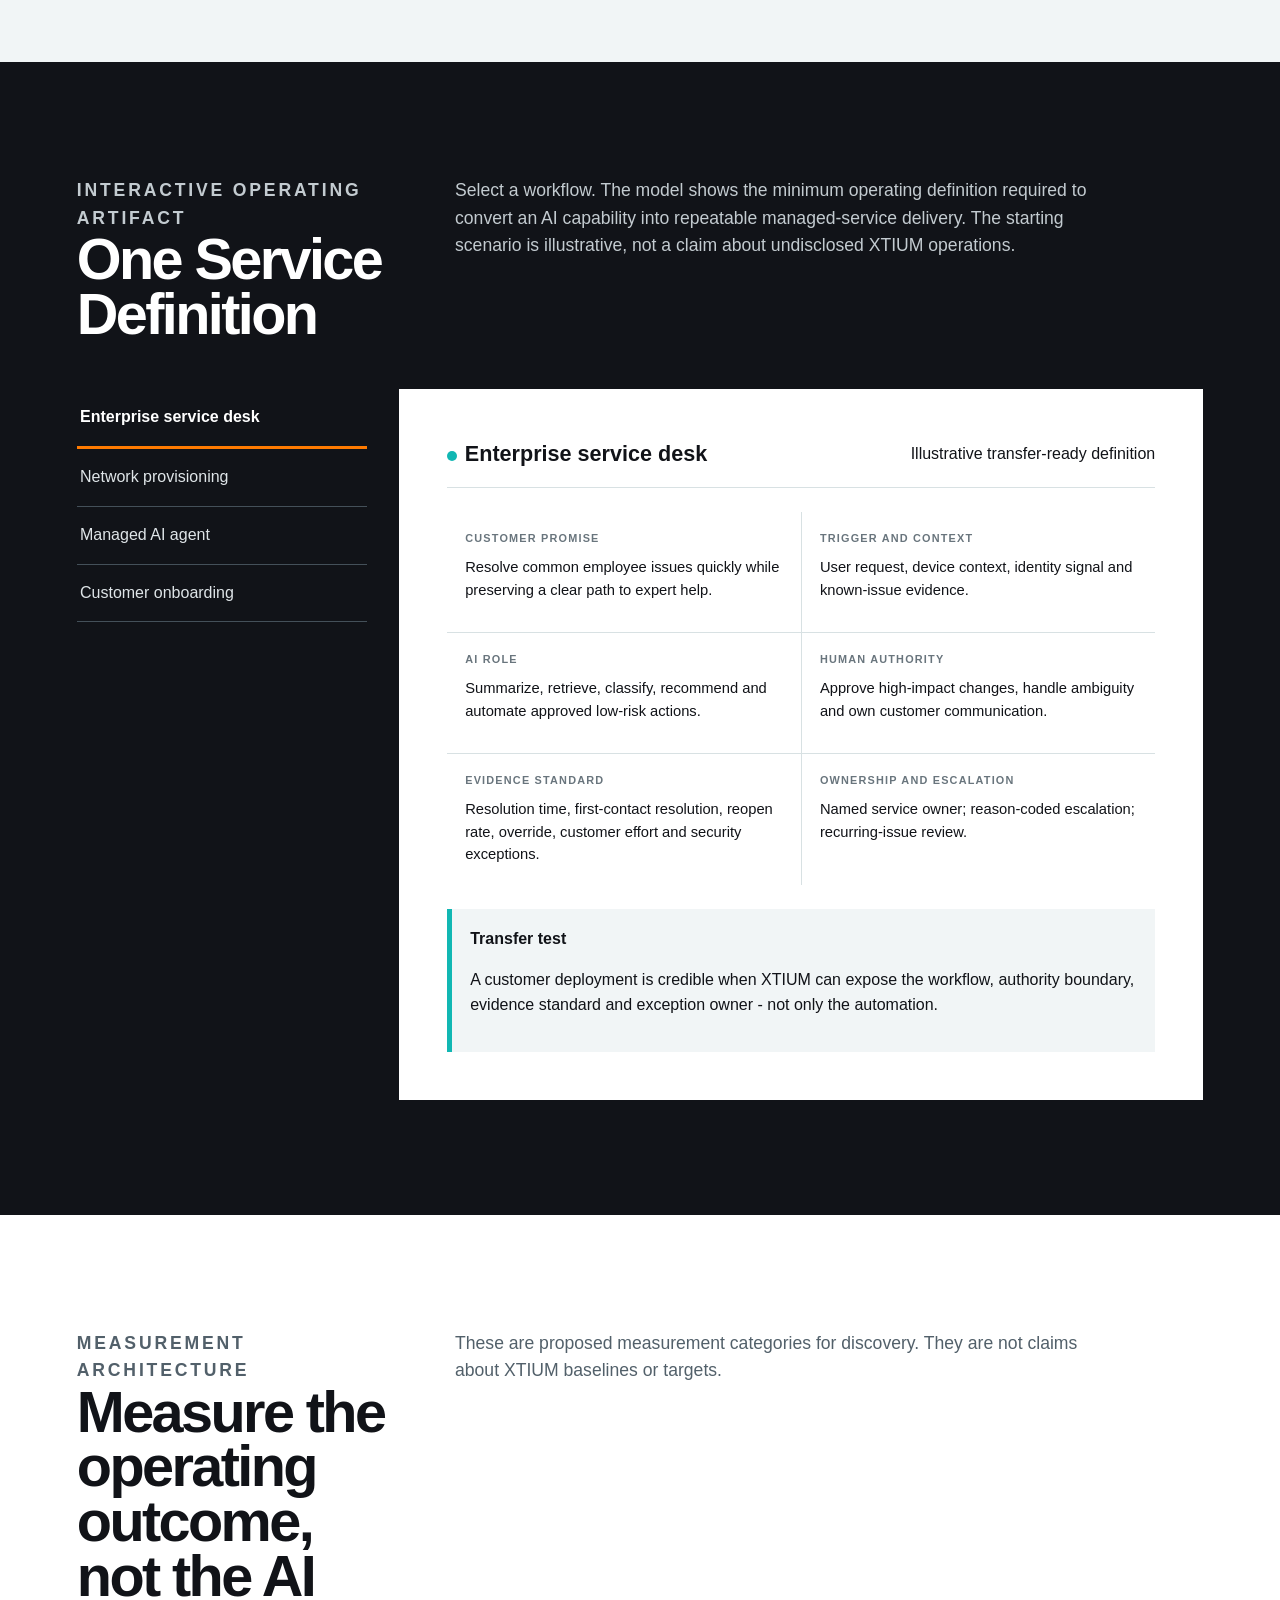
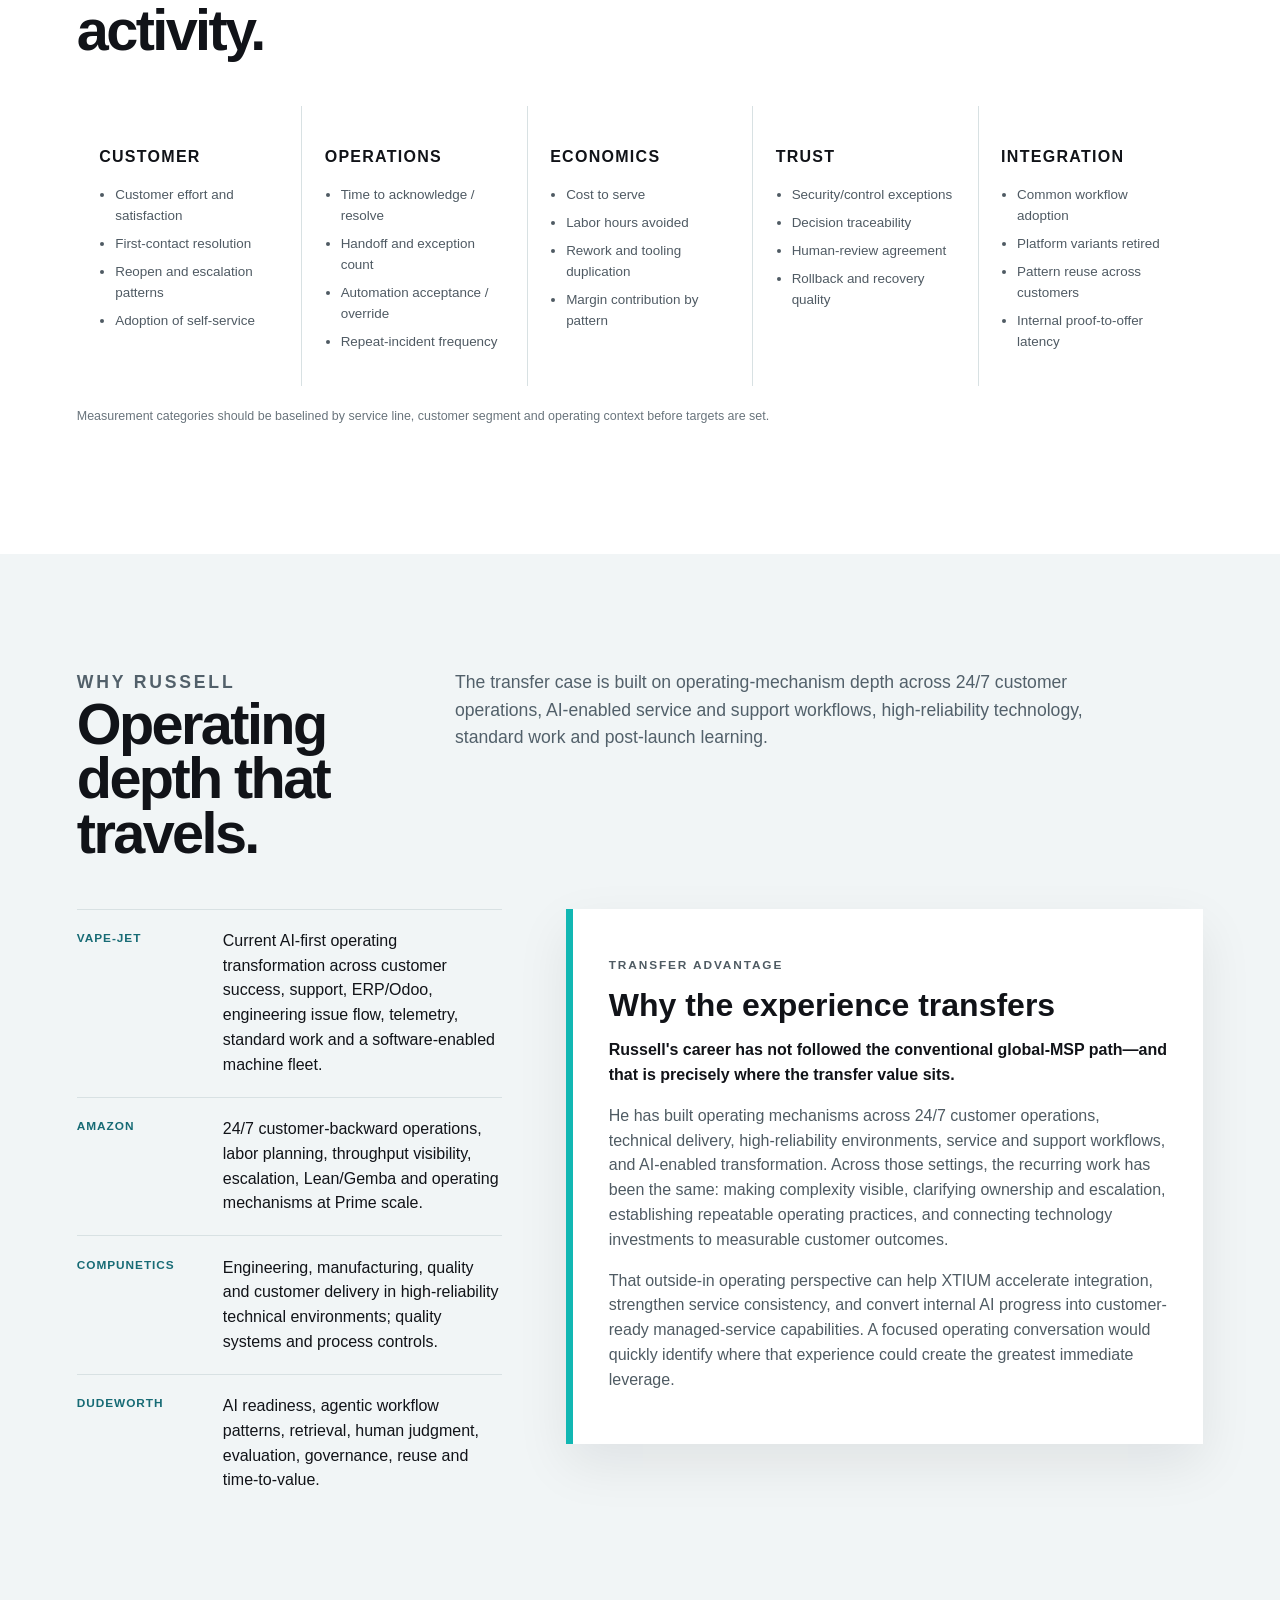
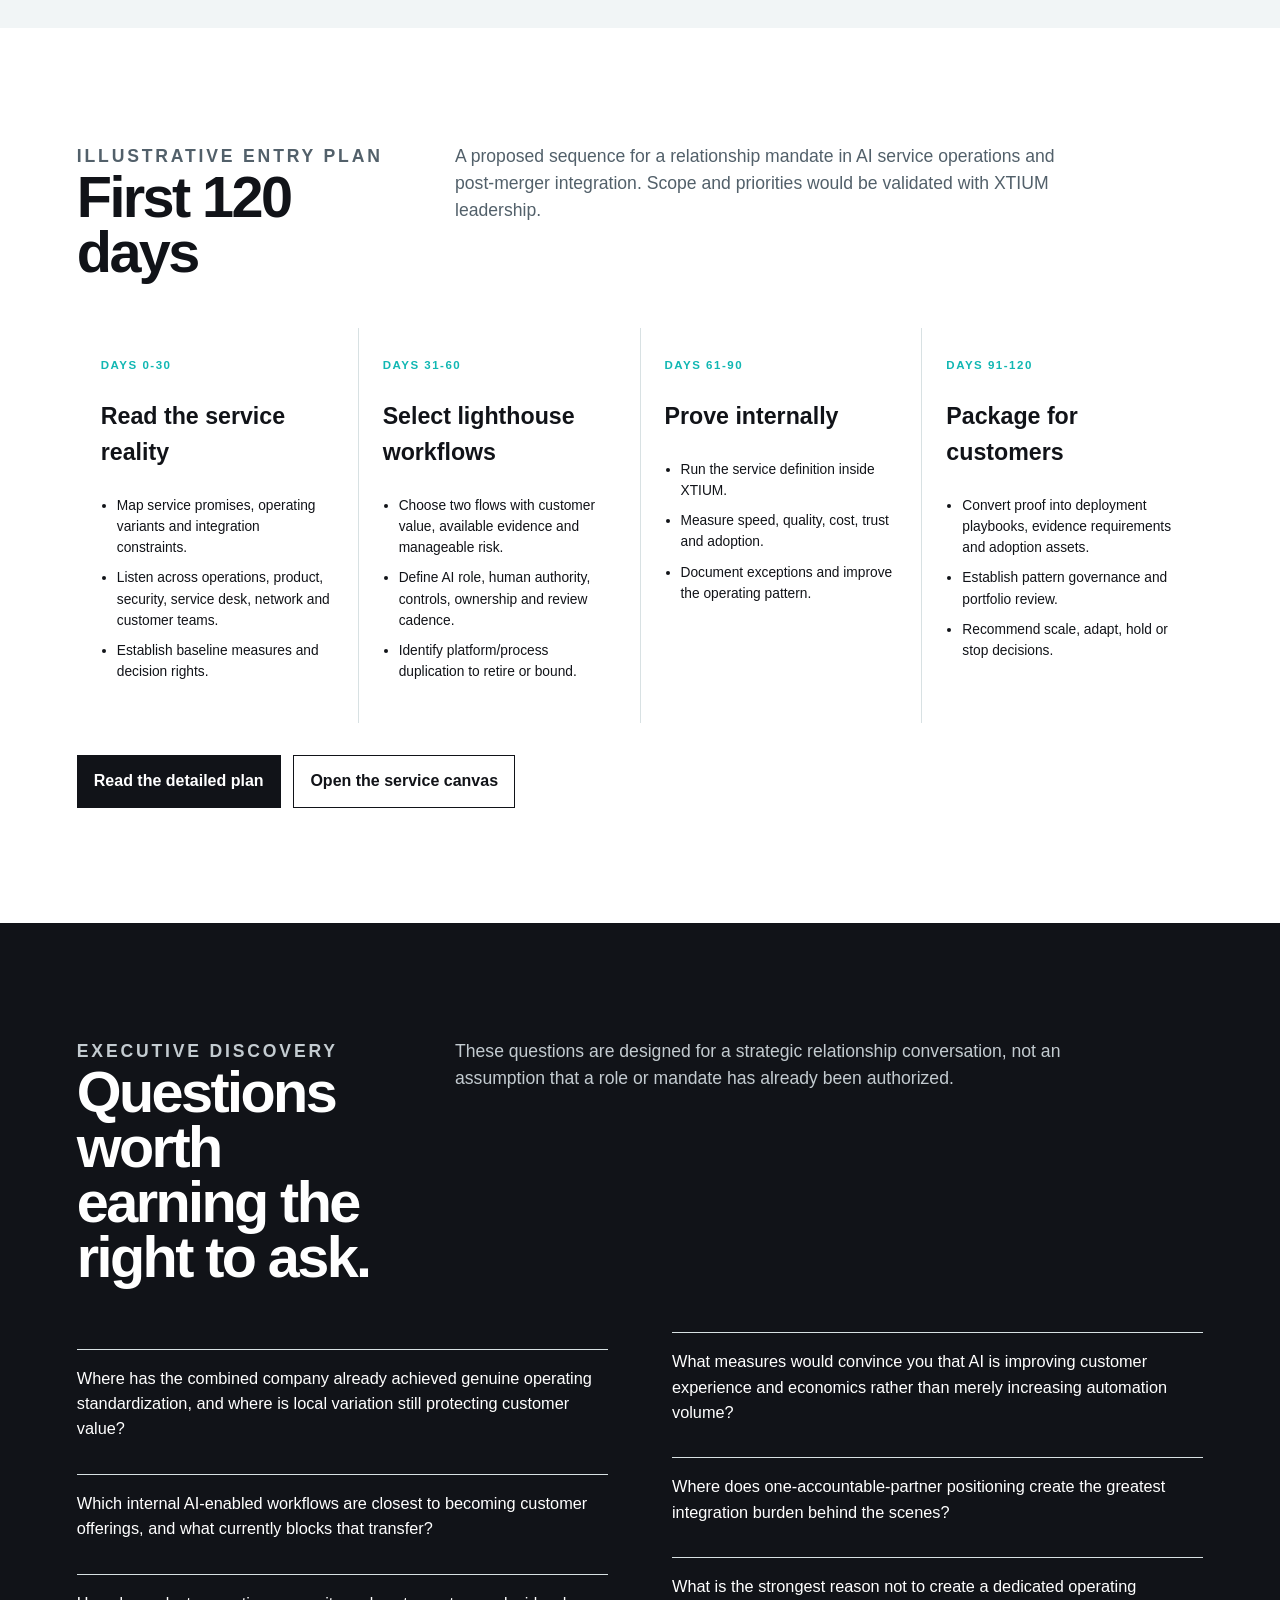
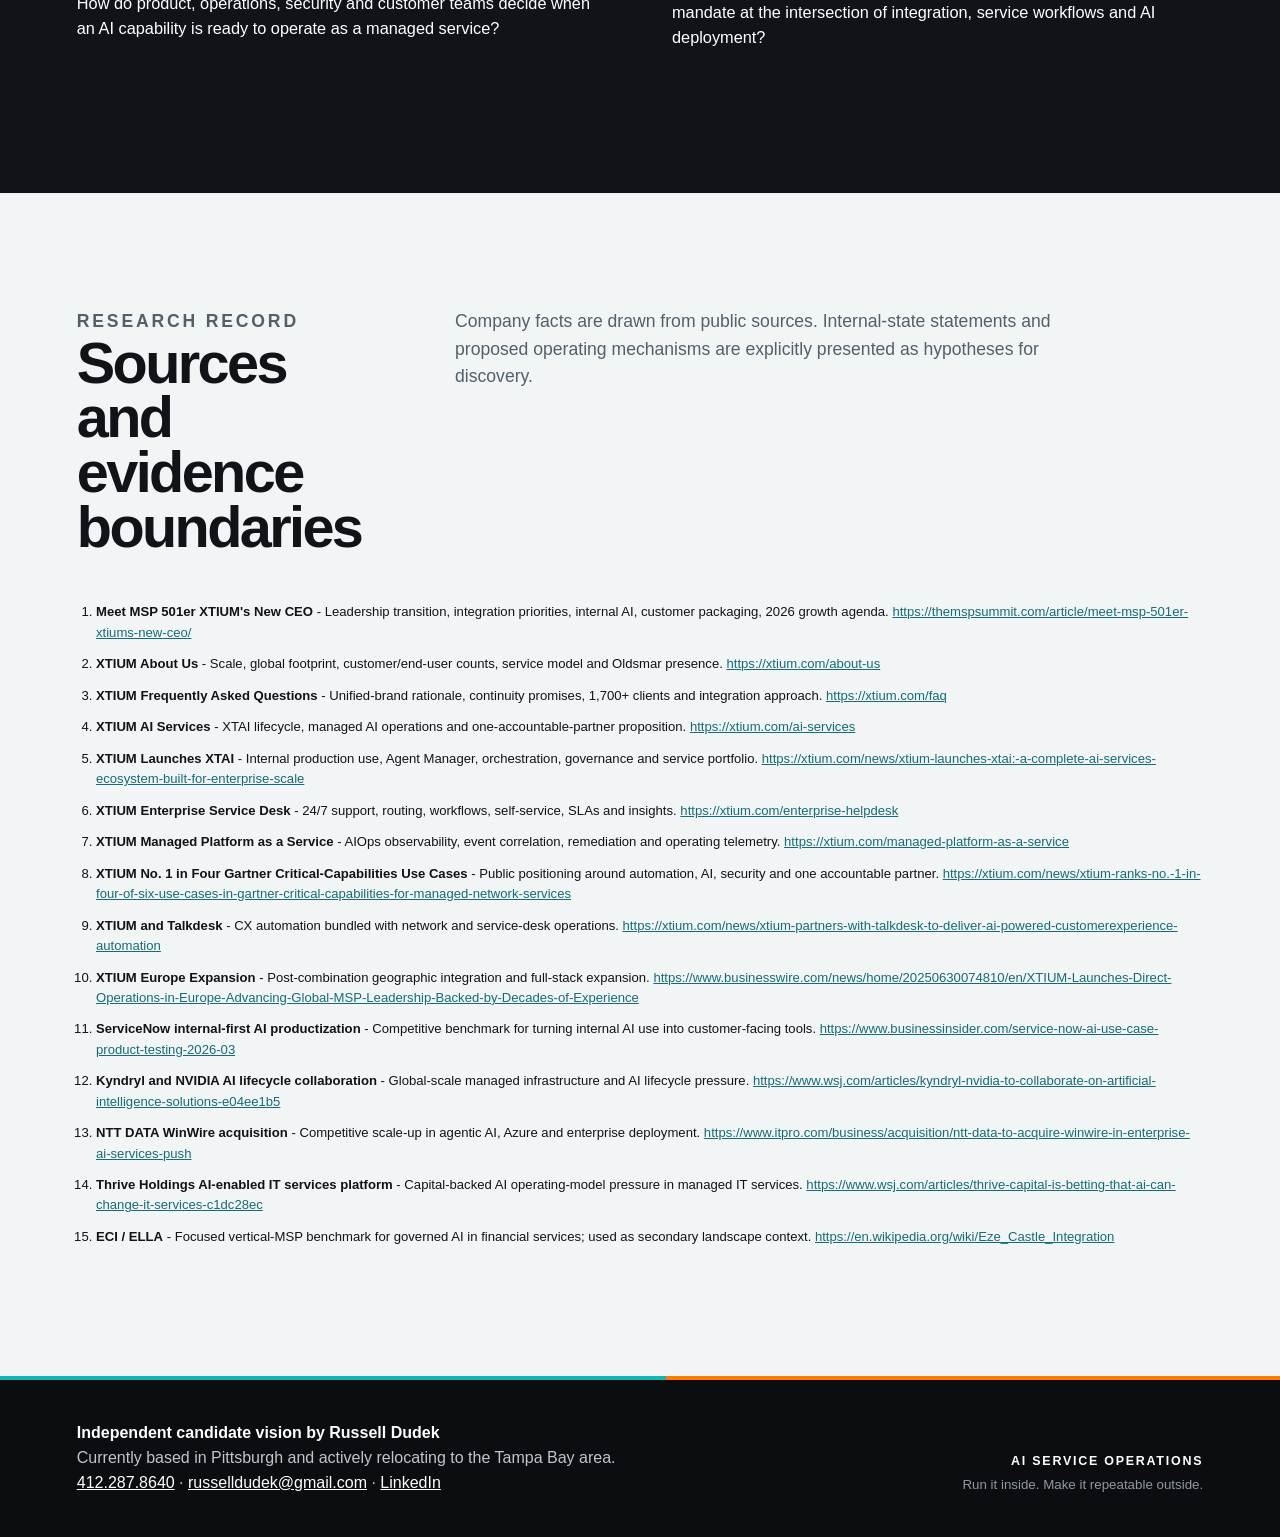
==== commit 1478625d: "Implement approved XTIUM service translation hero [skip ci]" ====
--- a/index.html
+++ b/index.html
@@ -1,12 +1,12 @@
 <!doctype html><html lang="en"><head><meta charset="utf-8"><meta name="viewport" content="width=device-width,initial-scale=1"><title>XTIUM - AI Service Operations Candidate Vision</title><meta name="description" content="Independent candidate vision for AI-enabled managed-service integration and repeatable customer deployment at XTIUM."><link rel="stylesheet" href="styles.css"></head><body><a class="skip" href="#main">Skip to content</a><nav class="site-nav" aria-label="Primary"><a href="index.html"><img src="assets/brand/xtium-logo.svg" alt="XTIUM"></a><span class="independent">Independent candidate vision by Russell Dudek</span><button class="menu" aria-expanded="false" aria-controls="navlinks">Menu</button><div class="nav-links" id="navlinks"><a href="index.html#mandate">Mandate</a><a href="index.html#model">Operating model</a><a href="120-day-plan.html">120 days</a><a href="resume.html">Resume</a><a class="cta" href="mailto:russelldudek@gmail.com">Start a conversation</a></div></nav><main id="main">
 <section class="hero" aria-labelledby="hero-title"><div><img src="assets/brand/xtium-logo.svg" alt="XTIUM" style="width:150px;margin-bottom:2rem"><p class="context"><strong>Relationship target, not a fabricated requisition.</strong> XTIUM has no verified executive opening tied to this campaign. This independent vision addresses a plausible operating mandate created by the ATSG-Evolve IP integration and XTIUM's expanding AI-enabled service portfolio.</p><h1 id="hero-title">Run it inside.<span>Make it repeatable outside.</span></h1><p class="lead">XTIUM's next operating advantage can be the speed with which an internally proven AI-enabled workflow becomes a secure, measurable, customer-ready managed-service pattern.</p><div class="hero-actions"><a class="button primary" href="#model">Explore One Service Definition</a><a class="button secondary" href="resume.html">Review role-aligned resume</a></div></div>
-<div class="register ready" id="registration" aria-label="Two aligned operating plates: internal XTIUM run and customer deployment run"><article class="plate left"><span class="plate-label">Run 01 · Inside XTIUM</span><h2>Operational proof</h2><div class="spec-list"><div class="spec-row"><b>Promise</b><span>What outcome should the service team reliably create?</span></div><div class="spec-row"><b>Authority</b><span>What can AI act on, and what must remain human?</span></div><div class="spec-row"><b>Evidence</b><span>What telemetry proves speed, quality, trust and adoption?</span></div><div class="spec-row"><b>Owner</b><span>Who resolves exceptions and improves the pattern?</span></div></div></article><article class="plate right"><span class="plate-label">Run 02 · For the customer</span><h2>Deployment pattern</h2><div class="spec-list"><div class="spec-row"><b>Promise</b><span>Translate the outcome into a customer operating commitment.</span></div><div class="spec-row"><b>Authority</b><span>Adapt security, approvals and escalation to the environment.</span></div><div class="spec-row"><b>Evidence</b><span>Expose baselines, assumptions, service measures and review.</span></div><div class="spec-row"><b>Owner</b><span>Assign adoption, governance and continuous-improvement cadence.</span></div></div></article><div class="registration-mark"><span>One service definition</span></div></div></section>
+<div class="register translation-spine ready" id="registration" aria-label="Service Translation Spine showing how operational proof inside XTIUM becomes a customer deployment pattern through one service definition"><article class="plate left"><span class="plate-label">Run 01 · Inside XTIUM</span><h2>Operational proof</h2><div class="spec-list"><div class="spec-row"><b>Promise</b><span>What outcome should the service team reliably create?</span></div><div class="spec-row"><b>Authority</b><span>What can AI act on, and what must remain human?</span></div><div class="spec-row"><b>Evidence</b><span>What telemetry proves speed, quality, trust and adoption?</span></div><div class="spec-row"><b>Owner</b><span>Who resolves exceptions and improves the pattern?</span></div></div></article><article class="plate right"><span class="plate-label">Run 02 · For the customer</span><h2>Deployment pattern</h2><div class="spec-list"><div class="spec-row"><b>Promise</b><span>Translate the outcome into a customer operating commitment.</span></div><div class="spec-row"><b>Authority</b><span>Adapt security, approvals and escalation to the environment.</span></div><div class="spec-row"><b>Evidence</b><span>Expose baselines, assumptions, service measures and review.</span></div><div class="spec-row"><b>Owner</b><span>Assign adoption, governance and continuous-improvement cadence.</span></div></div></article><div class="registration-mark"><span>One service definition</span></div></div></section>
 <section class="band dark" id="mandate"><div class="section-head"><div><p class="kicker orange">The hidden mandate</p><h2>Unify the operating system, not only the brand.</h2></div><p>XTIUM publicly describes an integrated, security-first, AI-enabled full-stack MSP while simultaneously expanding products, geographies and partnerships. The hard work sits between those statements: standardizing promises, workflows, decision rights, telemetry and customer deployment practices without slowing innovation or degrading the high-touch experience.</p></div><div class="tensions"><article class="tension"><strong>01</strong><h3>Integration vs. continuity</h3><p>Customers were promised stability while the combined company creates better common platforms and processes.</p></article><article class="tension"><strong>02</strong><h3>Automation vs. trust</h3><p>Zero-touch and autonomous operations must preserve security, evidence, escalation and human accountability.</p></article><article class="tension"><strong>03</strong><h3>One platform vs. useful variation</h3><p>Standardization must reduce duplication without flattening legitimate customer, regional and service differences.</p></article><article class="tension"><strong>04</strong><h3>Internal leverage vs. customer product</h3><p>An internal AI win is not yet a deployable service; it needs controls, proof, ownership and an adoption path.</p></article></div></section>
 <section class="band mist" id="landscape"><div class="section-head"><div><p class="kicker">Competitive landscape</p><h2>The market is closing from four directions.</h2></div><p>XTIUM is not competing against one peer set. It faces global scale players, vertical specialists, AI-native service aggregators and platform vendors that steadily absorb service-desk and AIOps functionality.</p></div><div class="landscape"><div class="landscape-table"><div class="landscape-row head"><span>Pressure zone</span><span>Representative signal</span><span>Implication for XTIUM</span></div><div class="landscape-row"><b>Global full-stack integrators</b><span>Kyndryl couples managed infrastructure with an end-to-end AI lifecycle; NTT DATA is adding agentic-AI and Azure depth through acquisition.</span><span>Do not try to win on scale alone. Win on executive access, operating ownership and faster proof-to-deployment conversion.</span></div><div class="landscape-row"><b>Vertical specialists</b><span>ECI's ELLA positioning shows how governed AI becomes more credible when wrapped in industry context and controls.</span><span>Translate shared platform capability into explicit industry and workflow deployment patterns.</span></div><div class="landscape-row"><b>AI-native service aggregators</b><span>Thrive Holdings is acquiring MSPs and embedding engineering talent to create a centralized AI operating layer.</span><span>Integration speed and reusable operating IP are now strategic economics, not back-office hygiene.</span></div><div class="landscape-row"><b>Platform encroachment</b><span>ServiceNow's internal-first model converts service-desk AI learning into customer products and governance tooling.</span><span>XTIUM must own the managed outcome and adoption mechanism, not merely configure increasingly autonomous platforms.</span></div></div><aside class="edge-callout"><h3>The defensible edge: transfer velocity.</h3><p>How quickly can XTIUM turn an internal improvement into a secure customer deployment pattern with clear ownership and evidence?</p><p><strong>That is a more durable differentiator than another AI feature list.</strong></p></aside></div></section>
 <section class="band dark" id="model"><div class="section-head"><div><p class="kicker orange">Interactive operating artifact</p><h2>One Service Definition</h2></div><p>Select a workflow. The model shows the minimum operating definition required to convert an AI capability into repeatable managed-service delivery. The starting scenario is illustrative, not a claim about undisclosed XTIUM operations.</p></div><div class="model-shell"><div class="scenario-rail" role="tablist" aria-label="Illustrative service scenarios"><button class="scenario" role="tab" aria-selected="true" data-scenario="desk">Enterprise service desk</button><button class="scenario" role="tab" aria-selected="false" data-scenario="network">Network provisioning</button><button class="scenario" role="tab" aria-selected="false" data-scenario="agent">Managed AI agent</button><button class="scenario" role="tab" aria-selected="false" data-scenario="onboarding">Customer onboarding</button></div><div class="model-output ready" id="model-output" aria-live="polite"><div class="model-status"><div><span class="status-dot"></span><strong id="scenario-title">Enterprise service desk</strong></div><span id="scenario-state">Illustrative transfer-ready definition</span></div><div class="definition-grid" id="definition-grid"></div><div class="transfer-readout"><strong>Transfer test</strong><p id="transfer-test"></p></div></div></div></section>
 <section class="band" id="scorecard"><div class="section-head"><div><p class="kicker">Measurement architecture</p><h2>Measure the operating outcome, not the AI activity.</h2></div><p>These are proposed measurement categories for discovery. They are not claims about XTIUM baselines or targets.</p></div><div class="scorecard"><article class="score"><h3>Customer</h3><ul><li>Customer effort and satisfaction</li><li>First-contact resolution</li><li>Reopen and escalation patterns</li><li>Adoption of self-service</li></ul></article><article class="score"><h3>Operations</h3><ul><li>Time to acknowledge / resolve</li><li>Handoff and exception count</li><li>Automation acceptance / override</li><li>Repeat-incident frequency</li></ul></article><article class="score"><h3>Economics</h3><ul><li>Cost to serve</li><li>Labor hours avoided</li><li>Rework and tooling duplication</li><li>Margin contribution by pattern</li></ul></article><article class="score"><h3>Trust</h3><ul><li>Security/control exceptions</li><li>Decision traceability</li><li>Human-review agreement</li><li>Rollback and recovery quality</li></ul></article><article class="score"><h3>Integration</h3><ul><li>Common workflow adoption</li><li>Platform variants retired</li><li>Pattern reuse across customers</li><li>Internal proof-to-offer latency</li></ul></article></div><p class="note">Measurement categories should be baselined by service line, customer segment and operating context before targets are set.</p></section>
-<section class="band mist" id="evidence"><div class="section-head"><div><p class="kicker">Why Russell</p><h2>Adjacent evidence, honestly applied.</h2></div><p>The transfer case is operating-mechanism depth across 24/7 customer operations, AI-enabled service and support workflows, high-reliability technology, standard work and post-launch learning.</p></div><div class="evidence"><div class="evidence-map"><div class="evidence-row"><b>Vape-Jet</b><p>Current AI-first operating transformation across customer success, support, ERP/Odoo, engineering issue flow, telemetry, standard work and a software-enabled machine fleet.</p></div><div class="evidence-row"><b>Amazon</b><p>24/7 customer-backward operations, labor planning, throughput visibility, escalation, Lean/Gemba and operating mechanisms at Prime scale.</p></div><div class="evidence-row"><b>Compunetics</b><p>Engineering, manufacturing, quality and customer delivery in high-reliability technical environments; quality systems and process controls.</p></div><div class="evidence-row"><b>DudeWorth</b><p>AI readiness, agentic workflow patterns, retrieval, human judgment, evaluation, governance, reuse and time-to-value.</p></div></div><aside class="objection"><h3>The strongest reasonable objection</h3><p><strong>Russell has not held a senior operating role inside a global MSP.</strong></p><p>That gap should not be disguised. The case rests on adjacent transferability: building operating systems across service, support, technical delivery and AI-enabled workflows; making complex work visible; establishing standard work and escalation; and connecting technology to customer outcomes. The right next step is a bounded operating discussion or diagnostic—not a claim of MSP equivalence.</p></aside></div></section>
+<section class="band mist" id="evidence"><div class="section-head"><div><p class="kicker">Why Russell</p><h2>Operating depth that travels.</h2></div><p>The transfer case is built on operating-mechanism depth across 24/7 customer operations, AI-enabled service and support workflows, high-reliability technology, standard work and post-launch learning.</p></div><div class="evidence"><div class="evidence-map"><div class="evidence-row"><b>Vape-Jet</b><p>Current AI-first operating transformation across customer success, support, ERP/Odoo, engineering issue flow, telemetry, standard work and a software-enabled machine fleet.</p></div><div class="evidence-row"><b>Amazon</b><p>24/7 customer-backward operations, labor planning, throughput visibility, escalation, Lean/Gemba and operating mechanisms at Prime scale.</p></div><div class="evidence-row"><b>Compunetics</b><p>Engineering, manufacturing, quality and customer delivery in high-reliability technical environments; quality systems and process controls.</p></div><div class="evidence-row"><b>DudeWorth</b><p>AI readiness, agentic workflow patterns, retrieval, human judgment, evaluation, governance, reuse and time-to-value.</p></div></div><aside class="transfer-case"><p class="kicker">Transfer advantage</p><h3>Why the experience transfers</h3><p><strong>Russell's career has not followed the conventional global-MSP path—and that is precisely where the transfer value sits.</strong></p><p>He has built operating mechanisms across 24/7 customer operations, technical delivery, high-reliability environments, service and support workflows, and AI-enabled transformation. Across those settings, the recurring work has been the same: making complexity visible, clarifying ownership and escalation, establishing repeatable operating practices, and connecting technology investments to measurable customer outcomes.</p><p>That outside-in operating perspective can help XTIUM accelerate integration, strengthen service consistency, and convert internal AI progress into customer-ready managed-service capabilities. A focused operating conversation would quickly identify where that experience could create the greatest immediate leverage.</p></aside></div></section>
 <section class="band" id="plan"><div class="section-head"><div><p class="kicker">Illustrative entry plan</p><h2>First 120 days</h2></div><p>A proposed sequence for a relationship mandate in AI service operations and post-merger integration. Scope and priorities would be validated with XTIUM leadership.</p></div><div class="timeline"><article class="phase"><span class="days">Days 0-30</span><h3>Read the service reality</h3><ul><li>Map service promises, operating variants and integration constraints.</li><li>Listen across operations, product, security, service desk, network and customer teams.</li><li>Establish baseline measures and decision rights.</li></ul></article><article class="phase"><span class="days">Days 31-60</span><h3>Select lighthouse workflows</h3><ul><li>Choose two flows with customer value, available evidence and manageable risk.</li><li>Define AI role, human authority, controls, ownership and review cadence.</li><li>Identify platform/process duplication to retire or bound.</li></ul></article><article class="phase"><span class="days">Days 61-90</span><h3>Prove internally</h3><ul><li>Run the service definition inside XTIUM.</li><li>Measure speed, quality, cost, trust and adoption.</li><li>Document exceptions and improve the operating pattern.</li></ul></article><article class="phase"><span class="days">Days 91-120</span><h3>Package for customers</h3><ul><li>Convert proof into deployment playbooks, evidence requirements and adoption assets.</li><li>Establish pattern governance and portfolio review.</li><li>Recommend scale, adapt, hold or stop decisions.</li></ul></article></div><div class="hero-actions"><a class="button primary" href="120-day-plan.html">Read the detailed plan</a><a class="button secondary" href="service-definition-canvas.html">Open the service canvas</a></div></section>
 <section class="band dark" id="questions"><div class="section-head"><div><p class="kicker orange">Executive discovery</p><h2>Questions worth earning the right to ask.</h2></div><p>These questions are designed for a strategic relationship conversation, not an assumption that a role or mandate has already been authorized.</p></div><div class="questions"><p class="question">Where has the combined company already achieved genuine operating standardization, and where is local variation still protecting customer value?</p><p class="question">Which internal AI-enabled workflows are closest to becoming customer offerings, and what currently blocks that transfer?</p><p class="question">How do product, operations, security and customer teams decide when an AI capability is ready to operate as a managed service?</p><p class="question">What measures would convince you that AI is improving customer experience and economics rather than merely increasing automation volume?</p><p class="question">Where does one-accountable-partner positioning create the greatest integration burden behind the scenes?</p><p class="question">What is the strongest reason not to create a dedicated operating mandate at the intersection of integration, service workflows and AI deployment?</p></div></section>
 <section class="band mist sources" id="sources"><div class="section-head"><div><p class="kicker">Research record</p><h2>Sources and evidence boundaries</h2></div><p>Company facts are drawn from public sources. Internal-state statements and proposed operating mechanisms are explicitly presented as hypotheses for discovery.</p></div><ol><li><strong>Meet MSP 501er XTIUM&#x27;s New CEO</strong> - Leadership transition, integration priorities, internal AI, customer packaging, 2026 growth agenda. <a href="https://themspsummit.com/article/meet-msp-501er-xtiums-new-ceo/">https://themspsummit.com/article/meet-msp-501er-xtiums-new-ceo/</a></li><li><strong>XTIUM About Us</strong> - Scale, global footprint, customer/end-user counts, service model and Oldsmar presence. <a href="https://xtium.com/about-us">https://xtium.com/about-us</a></li><li><strong>XTIUM Frequently Asked Questions</strong> - Unified-brand rationale, continuity promises, 1,700+ clients and integration approach. <a href="https://xtium.com/faq">https://xtium.com/faq</a></li><li><strong>XTIUM AI Services</strong> - XTAI lifecycle, managed AI operations and one-accountable-partner proposition. <a href="https://xtium.com/ai-services">https://xtium.com/ai-services</a></li><li><strong>XTIUM Launches XTAI</strong> - Internal production use, Agent Manager, orchestration, governance and service portfolio. <a href="https://xtium.com/news/xtium-launches-xtai:-a-complete-ai-services-ecosystem-built-for-enterprise-scale">https://xtium.com/news/xtium-launches-xtai:-a-complete-ai-services-ecosystem-built-for-enterprise-scale</a></li><li><strong>XTIUM Enterprise Service Desk</strong> - 24/7 support, routing, workflows, self-service, SLAs and insights. <a href="https://xtium.com/enterprise-helpdesk">https://xtium.com/enterprise-helpdesk</a></li><li><strong>XTIUM Managed Platform as a Service</strong> - AIOps observability, event correlation, remediation and operating telemetry. <a href="https://xtium.com/managed-platform-as-a-service">https://xtium.com/managed-platform-as-a-service</a></li><li><strong>XTIUM No. 1 in Four Gartner Critical-Capabilities Use Cases</strong> - Public positioning around automation, AI, security and one accountable partner. <a href="https://xtium.com/news/xtium-ranks-no.-1-in-four-of-six-use-cases-in-gartner-critical-capabilities-for-managed-network-services">https://xtium.com/news/xtium-ranks-no.-1-in-four-of-six-use-cases-in-gartner-critical-capabilities-for-managed-network-services</a></li><li><strong>XTIUM and Talkdesk</strong> - CX automation bundled with network and service-desk operations. <a href="https://xtium.com/news/xtium-partners-with-talkdesk-to-deliver-ai-powered-customerexperience-automation">https://xtium.com/news/xtium-partners-with-talkdesk-to-deliver-ai-powered-customerexperience-automation</a></li><li><strong>XTIUM Europe Expansion</strong> - Post-combination geographic integration and full-stack expansion. <a href="https://www.businesswire.com/news/home/20250630074810/en/XTIUM-Launches-Direct-Operations-in-Europe-Advancing-Global-MSP-Leadership-Backed-by-Decades-of-Experience">https://www.businesswire.com/news/home/20250630074810/en/XTIUM-Launches-Direct-Operations-in-Europe-Advancing-Global-MSP-Leadership-Backed-by-Decades-of-Experience</a></li><li><strong>ServiceNow internal-first AI productization</strong> - Competitive benchmark for turning internal AI use into customer-facing tools. <a href="https://www.businessinsider.com/service-now-ai-use-case-product-testing-2026-03">https://www.businessinsider.com/service-now-ai-use-case-product-testing-2026-03</a></li><li><strong>Kyndryl and NVIDIA AI lifecycle collaboration</strong> - Global-scale managed infrastructure and AI lifecycle pressure. <a href="https://www.wsj.com/articles/kyndryl-nvidia-to-collaborate-on-artificial-intelligence-solutions-e04ee1b5">https://www.wsj.com/articles/kyndryl-nvidia-to-collaborate-on-artificial-intelligence-solutions-e04ee1b5</a></li><li><strong>NTT DATA WinWire acquisition</strong> - Competitive scale-up in agentic AI, Azure and enterprise deployment. <a href="https://www.itpro.com/business/acquisition/ntt-data-to-acquire-winwire-in-enterprise-ai-services-push">https://www.itpro.com/business/acquisition/ntt-data-to-acquire-winwire-in-enterprise-ai-services-push</a></li><li><strong>Thrive Holdings AI-enabled IT services platform</strong> - Capital-backed AI operating-model pressure in managed IT services. <a href="https://www.wsj.com/articles/thrive-capital-is-betting-that-ai-can-change-it-services-c1dc28ec">https://www.wsj.com/articles/thrive-capital-is-betting-that-ai-can-change-it-services-c1dc28ec</a></li><li><strong>ECI / ELLA</strong> - Focused vertical-MSP benchmark for governed AI in financial services; used as secondary landscape context. <a href="https://en.wikipedia.org/wiki/Eze_Castle_Integration">https://en.wikipedia.org/wiki/Eze_Castle_Integration</a></li></ol></section>
-</main><footer class="footer"><div><strong>Independent candidate vision by Russell Dudek</strong><br>Currently based in Pittsburgh and actively relocating to the Tampa Bay area.<br><a href="tel:+14122878640">412.287.8640</a> · <a href="mailto:russelldudek@gmail.com">russelldudek@gmail.com</a> · <a href="https://www.linkedin.com/in/russelldudek">LinkedIn</a></div><img src="assets/brand/xtium-logo.svg" alt="XTIUM"></footer><script src="app.js"></script></body></html>+</main><footer class="footer"><div class="footer-rule" aria-hidden="true"></div><div class="footer-main"><div><strong>Independent candidate vision by Russell Dudek</strong><br>Currently based in Pittsburgh and actively relocating to the Tampa Bay area.<br><a href="tel:+14122878640">412.287.8640</a> · <a href="mailto:russelldudek@gmail.com">russelldudek@gmail.com</a> · <a href="https://www.linkedin.com/in/russelldudek">LinkedIn</a></div><div class="footer-descriptor"><span>AI Service Operations</span><small>Run it inside. Make it repeatable outside.</small></div></div></footer><script src="app.js"></script></body></html>
--- a/styles.css
+++ b/styles.css
@@ -15,4 +15,132 @@
 @media(max-width:980px){.hero{grid-template-columns:1fr;min-height:auto}.register{min-height:500px}.section-head,.landscape,.evidence{grid-template-columns:1fr;gap:2rem}.tensions,.scorecard,.timeline{grid-template-columns:repeat(2,1fr)}.edge-callout{position:static}.model-shell{grid-template-columns:1fr}.scenario-rail{grid-template-columns:repeat(2,1fr)}.scenario{padding:1rem}.landscape-row{grid-template-columns:.8fr 1fr 1.1fr}}
 @media(max-width:700px){.nav-links{display:none;position:absolute;left:0;right:0;top:62px;background:#fff;padding:1rem 1.3rem;border-bottom:1px solid var(--xtium-line);flex-direction:column;align-items:flex-start}.nav-links.open{display:flex}.menu{display:block}.site-nav .independent{display:none}.hero{padding-top:4rem;background:#fff}.hero h1{font-size:3.45rem}.register{min-height:610px}.plate{width:94%;min-height:390px}.plate.left{top:0}.plate.right{top:155px}.register.ready .left{transform:translateX(0)}.register.ready .right{transform:translateX(0)}.registration-mark{align-items:center}.tensions,.scorecard,.timeline,.definition-grid{grid-template-columns:1fr}.landscape-row{grid-template-columns:1fr}.landscape-row.head{display:none}.questions{columns:1}.doc-header{grid-template-columns:1fr}.doc-grid{grid-template-columns:1fr}.footer{grid-template-columns:1fr}.document{margin:0;padding:1.2rem;box-shadow:none}.doc-actions{top:60px;overflow:auto;justify-content:flex-start}}
 @media(prefers-reduced-motion:reduce){html{scroll-behavior:auto}.plate{transition:none}.register .left,.register .right,.register.ready .left,.register.ready .right{transform:none}}
-@media print{.site-nav,.doc-actions,.footer,.no-print{display:none!important}body{background:#fff}.document{max-width:none;margin:0;box-shadow:none;padding:.45in}.document a{text-decoration:none}.print-page-break{break-before:page}}+@media print{.site-nav,.doc-actions,.footer,.no-print{display:none!important}body{background:#fff}.document{max-width:none;margin:0;box-shadow:none;padding:.45in}.document a{text-decoration:none}.print-page-break{break-before:page}}
+
+/* XTIUM SERVICE TRANSLATION SPINE — USER-APPROVED CORRECTION */
+.translation-spine{
+  position:relative;
+  min-height:0;
+  display:grid;
+  grid-template-columns:minmax(0,1fr) 116px minmax(0,1fr);
+  align-items:stretch;
+  gap:0;
+  overflow:hidden;
+  border:1px solid var(--xtium-line);
+  background:#fff;
+  box-shadow:0 26px 70px rgba(23,107,117,.12);
+}
+.translation-spine .plate{
+  position:static;
+  width:auto;
+  min-height:0;
+  padding:1.45rem;
+  border:0;
+  background:#fff;
+  box-shadow:none;
+  opacity:1;
+  transform:none!important;
+}
+.translation-spine .plate.left{grid-column:1;border-right:1px solid var(--xtium-line)}
+.translation-spine .plate.right{grid-column:3;border-left:1px solid var(--xtium-line)}
+.translation-spine .plate h2{font-size:1.55rem;margin:.55rem 0 1.1rem}
+.translation-spine .spec-list{display:grid;grid-template-rows:repeat(4,minmax(92px,auto));gap:0}
+.translation-spine .spec-row{
+  position:relative;
+  display:grid;
+  grid-template-columns:82px 1fr;
+  gap:.7rem;
+  align-items:start;
+  padding:1rem 0;
+  border-top:1px solid var(--xtium-line);
+  font-size:.8rem;
+  background:transparent;
+}
+.translation-spine .spec-row b{font-size:.67rem;letter-spacing:.08em}
+.translation-spine .registration-mark{
+  position:static;
+  grid-column:2;
+  grid-row:1;
+  z-index:1;
+  display:flex;
+  align-items:center;
+  justify-content:center;
+  padding:1rem .75rem;
+  pointer-events:none;
+  background:linear-gradient(180deg,var(--xtium-teal),var(--xtium-ink) 48%,var(--xtium-orange));
+}
+.translation-spine .registration-mark span{
+  width:auto;
+  height:auto;
+  border:0;
+  background:transparent;
+  box-shadow:none;
+  color:#fff;
+  writing-mode:vertical-rl;
+  transform:rotate(180deg);
+  font-size:.7rem;
+  font-weight:800;
+  letter-spacing:.14em;
+  line-height:1.45;
+}
+.translation-spine .right .spec-row::before{
+  content:"→";
+  position:absolute;
+  z-index:3;
+  left:-72px;
+  top:50%;
+  transform:translateY(-50%);
+  width:28px;
+  height:28px;
+  display:grid;
+  place-items:center;
+  border-radius:50%;
+  background:#fff;
+  color:var(--xtium-orange);
+  font-weight:900;
+  box-shadow:0 0 0 1px rgba(255,255,255,.48);
+}
+.translation-spine .left .spec-row{animation:inside-proof .9s ease both}
+.translation-spine .right .spec-row{animation:customer-pattern .9s ease both}
+.translation-spine .spec-row:nth-child(1){animation-delay:.25s}
+.translation-spine .right .spec-row:nth-child(1){animation-delay:.6s}
+.translation-spine .spec-row:nth-child(2){animation-delay:1.55s}
+.translation-spine .right .spec-row:nth-child(2){animation-delay:1.9s}
+.translation-spine .spec-row:nth-child(3){animation-delay:2.85s}
+.translation-spine .right .spec-row:nth-child(3){animation-delay:3.2s}
+.translation-spine .spec-row:nth-child(4){animation-delay:4.15s}
+.translation-spine .right .spec-row:nth-child(4){animation-delay:4.5s}
+@keyframes inside-proof{0%{background:transparent}45%{background:rgba(17,183,179,.13)}100%{background:transparent}}
+@keyframes customer-pattern{0%{background:transparent}45%{background:rgba(255,122,0,.12)}100%{background:transparent}}
+.transfer-case{
+  align-self:start;
+  padding:2.25rem;
+  border-left:7px solid var(--xtium-teal);
+  background:#fff;
+  color:var(--xtium-ink);
+  box-shadow:0 20px 50px rgba(17,19,24,.08);
+}
+.transfer-case h3{font-size:2rem;line-height:1.08;margin:.2rem 0 1rem}
+.transfer-case p{color:#4f5b63}
+.transfer-case strong{color:var(--xtium-ink)}
+.footer{display:block;padding:0;background:#0b0d10;color:#bfc6ca}
+.footer-rule{height:4px;background:linear-gradient(90deg,var(--xtium-teal) 0 52%,var(--xtium-orange) 52% 100%)}
+.footer-main{display:flex;justify-content:space-between;gap:2rem;align-items:flex-end;padding:2.6rem clamp(1.25rem,6vw,6.5rem)}
+.footer-descriptor{display:grid;gap:.25rem;text-align:right}
+.footer-descriptor span{color:#fff;font-size:.78rem;font-weight:800;letter-spacing:.14em;text-transform:uppercase}
+.footer-descriptor small{color:#8f999f}
+.footer img{display:none!important}
+@media(max-width:700px){
+  .translation-spine{grid-template-columns:1fr;overflow:visible}
+  .translation-spine .plate.left{grid-column:1;grid-row:1;border-right:0}
+  .translation-spine .registration-mark{grid-column:1;grid-row:2;min-height:74px;background:linear-gradient(90deg,var(--xtium-teal),var(--xtium-ink) 48%,var(--xtium-orange))}
+  .translation-spine .registration-mark span{writing-mode:horizontal-tb;transform:none;text-align:center}
+  .translation-spine .plate.right{grid-column:1;grid-row:3;border-left:0}
+  .translation-spine .right .spec-row::before{content:"↓";left:50%;top:-15px;transform:translateX(-50%)}
+  .translation-spine .spec-list{grid-template-rows:none}
+  .footer-main{display:grid;gap:1.5rem}
+  .footer-descriptor{text-align:left}
+}
+@media(prefers-reduced-motion:reduce){
+  .translation-spine .spec-row{animation:none!important;transition:none!important}
+}
